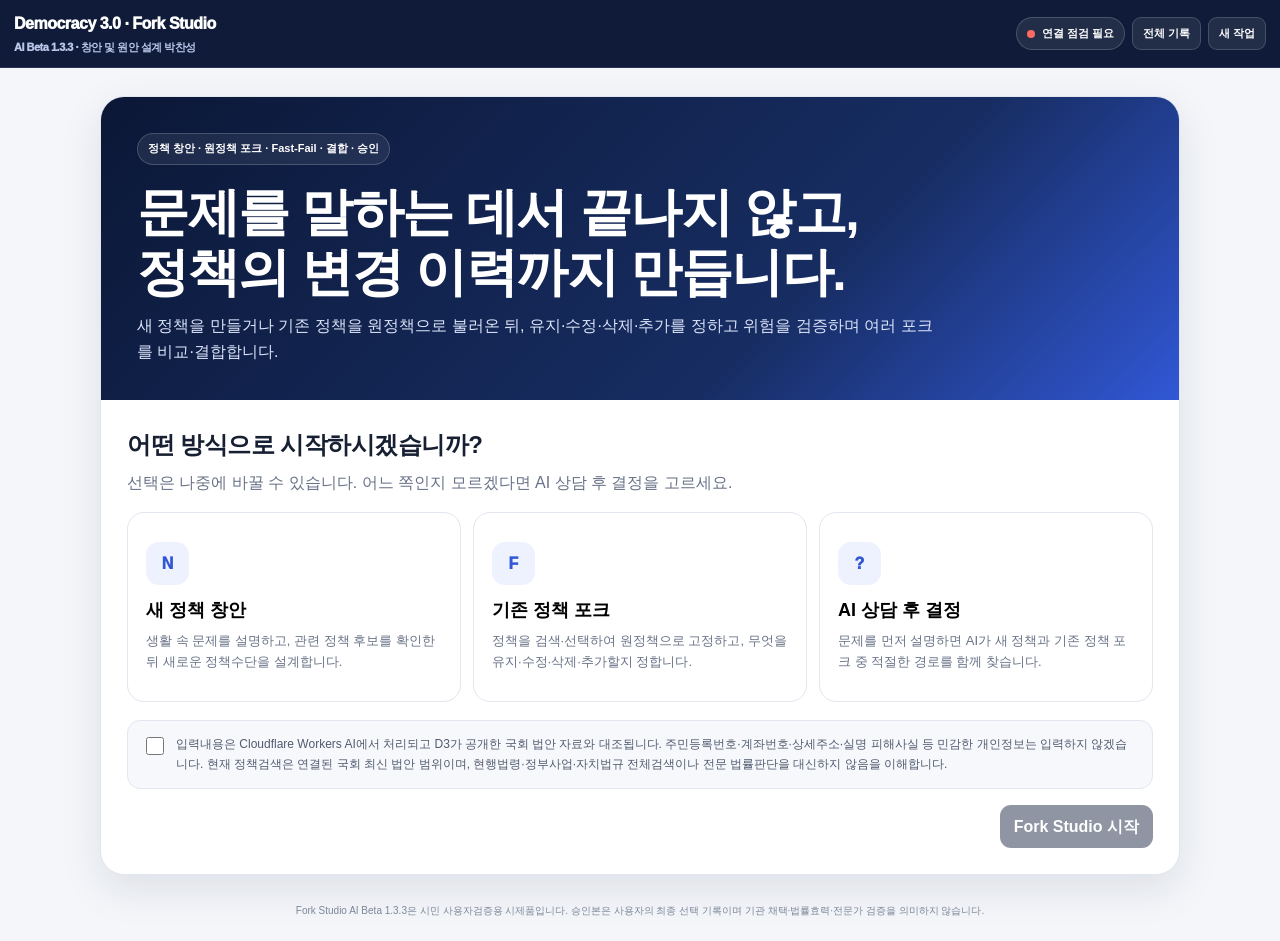
==== fork-studio-ai.html @ b471b0b8 "Update fork-studio-ai.html" ====
<!doctype html>
<html lang="ko">
<head>
  <meta charset="utf-8">
  <meta name="viewport" content="width=device-width,initial-scale=1">
  <meta name="theme-color" content="#0b1736">
  <title>D3 Fork Studio AI Beta 1.3.3</title>
  <meta name="description" content="새 정책 창안과 기존 정책 포크를 문제정의, 정책검색, 변경설계, Fast-Fail, 복수 포크, 결합, 초안, 승인으로 이어가는 Democracy 3.0 시민 정책설계 시제품">
  <style>
    :root{
      --navy:#0b1736;--navy2:#172d62;--blue:#3157d5;--blue2:#6f89ee;
      --ink:#172033;--muted:#687287;--line:#e1e6ef;--bg:#f4f6fa;--card:#fff;
      --soft:#eef2ff;--green:#087647;--greenbg:#ecfdf3;--amber:#a84b08;
      --amberbg:#fff7e8;--red:#b42318;--redbg:#fff2f0;--purple:#6941c6;
      --shadow:0 14px 42px rgba(21,33,62,.10)
    }
    *{box-sizing:border-box}
    html{scroll-behavior:smooth}
    body{
      margin:0;background:var(--bg);color:var(--ink);
      font-family:Arial,"Noto Sans KR","Apple SD Gothic Neo",sans-serif;
      line-height:1.6
    }
    button,input,textarea,select{font:inherit}
    button{cursor:pointer}
    a{color:var(--blue)}
    .hidden{display:none!important}
    .topbar{
      position:sticky;top:0;z-index:40;background:rgba(11,23,54,.98);
      color:#fff;border-bottom:1px solid rgba(255,255,255,.1)
    }
    .top-inner{
      width:min(1320px,calc(100% - 28px));min-height:67px;margin:auto;
      display:flex;align-items:center;justify-content:space-between;gap:14px
    }
    .brand{font-weight:950;letter-spacing:-.5px}
    .brand small{display:block;color:#bac6e8;font-size:11px;margin-top:2px}
    .top-actions{display:flex;align-items:center;gap:7px;flex-wrap:wrap}
    .health{
      display:inline-flex;align-items:center;gap:7px;border:1px solid rgba(255,255,255,.18);
      background:rgba(255,255,255,.08);padding:7px 10px;border-radius:999px;
      font-size:11px;font-weight:900
    }
    .dot{width:8px;height:8px;border-radius:50%;background:#f4b740}
    .dot.ok{background:#39d27c}.dot.bad{background:#ff6a63}
    .top-btn{
      border:1px solid rgba(255,255,255,.16);background:rgba(255,255,255,.08);
      color:#fff;border-radius:9px;padding:7px 10px;font-size:11px;font-weight:900
    }
    .start-shell{
      width:min(1080px,calc(100% - 24px));margin:28px auto 70px;background:#fff;
      border:1px solid var(--line);border-radius:24px;box-shadow:var(--shadow);overflow:hidden
    }
    .hero{
      padding:36px;background:linear-gradient(135deg,var(--navy),var(--navy2) 65%,var(--blue));
      color:#fff
    }
    .hero .tag{
      display:inline-flex;padding:6px 10px;border:1px solid rgba(255,255,255,.18);
      background:rgba(255,255,255,.08);border-radius:999px;font-size:11px;font-weight:900
    }
    .hero h1{font-size:clamp(31px,5vw,52px);line-height:1.17;letter-spacing:-1.5px;margin:17px 0 10px}
    .hero p{max-width:800px;color:#dbe4fa;margin:0}
    .mode-wrap{padding:26px}
    .mode-wrap h2{margin:0 0 5px;letter-spacing:-.5px}
    .mode-wrap>p{color:var(--muted);margin:0 0 17px}
    .mode-grid{display:grid;grid-template-columns:repeat(3,1fr);gap:12px}
    .mode-card{
      text-align:left;border:1px solid var(--line);background:#fff;border-radius:17px;
      padding:18px;min-height:190px;transition:.18s;position:relative
    }
    .mode-card:hover{transform:translateY(-2px);border-color:#b9c7ef;box-shadow:0 10px 25px rgba(49,87,213,.09)}
    .mode-card.selected{border:2px solid var(--blue);background:#f8f9ff}
    .mode-icon{
      width:43px;height:43px;border-radius:13px;display:grid;place-items:center;
      background:var(--soft);color:var(--blue);font-weight:950;margin-bottom:11px
    }
    .mode-card h3{margin:0 0 6px;font-size:18px}
    .mode-card p{margin:0;color:var(--muted);font-size:13px}
    .consent{
      margin-top:18px;padding:14px;border-radius:13px;background:#f7f8fb;
      border:1px solid var(--line);font-size:12px;color:#505b70
    }
    .consent label{display:flex;gap:9px;align-items:flex-start}
    .consent input{width:18px;height:18px;margin-top:2px;flex:0 0 auto}
    .start-bottom{display:flex;justify-content:flex-end;margin-top:16px}
    .btn{
      border:0;border-radius:11px;min-height:42px;padding:9px 14px;font-weight:900;
      display:inline-flex;align-items:center;justify-content:center;gap:7px
    }
    .btn:disabled{opacity:.45;cursor:not-allowed}
    .btn-primary{background:var(--navy);color:#fff}
    .btn-blue{background:var(--blue);color:#fff}
    .btn-soft{background:#eef1f7;color:#33405a;border:1px solid #dce2ec}
    .btn-green{background:var(--green);color:#fff}
    .btn-red{background:var(--redbg);color:var(--red);border:1px solid #f2c9c4}
    .btn-small{min-height:34px;padding:6px 9px;font-size:11px;border-radius:9px}
    .studio{
      width:min(1380px,calc(100% - 20px));margin:16px auto 62px;
      display:grid;grid-template-columns:minmax(0,1.12fr) minmax(480px,.88fr);gap:14px
    }
    .panel{
      background:var(--card);border:1px solid var(--line);border-radius:19px;
      box-shadow:var(--shadow);overflow:hidden
    }
    .stage-head{padding:14px 17px;border-bottom:1px solid var(--line);background:#fbfcff}
    .stage-top{display:flex;justify-content:space-between;align-items:center;gap:10px}
    .stage-name{display:flex;align-items:center;gap:8px}
    .stage-pill{
      display:inline-flex;padding:6px 10px;border-radius:999px;background:var(--soft);
      color:var(--blue);font-size:11px;font-weight:950
    }
    .mode-pill{
      display:inline-flex;padding:6px 10px;border-radius:999px;background:#f2edff;
      color:var(--purple);font-size:11px;font-weight:950
    }
    .stage-track{display:grid;grid-template-columns:repeat(9,1fr);gap:4px;margin-top:11px}
    .stage-node{height:7px;border-radius:999px;background:#e5e8ef}
    .stage-node.done{background:var(--blue)}
    .stage-node.active{box-shadow:0 0 0 3px rgba(49,87,213,.14)}
    .stage-caption{font-size:10px;color:var(--muted);margin-top:5px;text-align:right}
    .policy-anchor{
      margin:13px 16px 0;padding:12px;border:1px solid #cfd9f7;border-radius:13px;
      background:#f8f9ff
    }
    .policy-anchor b{display:block;font-size:13px;color:var(--blue)}
    .policy-anchor span{font-size:11px;color:var(--muted)}
    .messages{
      min-height:480px;max-height:610px;overflow-y:auto;padding:18px;
      display:flex;flex-direction:column;gap:13px;background:#f7f8fb
    }
    .message{display:flex;gap:8px;max-width:94%}
    .message.user{align-self:flex-end;flex-direction:row-reverse}
    .avatar{
      width:34px;height:34px;border-radius:10px;display:grid;place-items:center;
      flex:0 0 auto;font-size:12px;font-weight:950
    }
    .message.assistant .avatar{background:var(--navy);color:#fff}
    .message.user .avatar{background:#dce5ff;color:var(--blue)}
    .bubble{
      padding:12px 14px;border-radius:15px;white-space:pre-wrap;word-break:break-word;
      font-size:14px;box-shadow:0 3px 10px rgba(21,33,62,.05)
    }
    .assistant .bubble{background:#fff;border:1px solid var(--line);border-top-left-radius:4px}
    .user .bubble{background:var(--blue);color:#fff;border-top-right-radius:4px}
    .message.error .bubble{background:var(--redbg);border-color:#efc5c0;color:#7d2922}
    .typing{display:inline-flex;gap:4px;align-items:center}
    .typing i{width:7px;height:7px;border-radius:50%;background:#8791a4;animation:b 1.1s infinite}
    .typing i:nth-child(2){animation-delay:.15s}.typing i:nth-child(3){animation-delay:.3s}
    @keyframes b{0%,70%,100%{transform:translateY(0);opacity:.5}35%{transform:translateY(-4px);opacity:1}}
    .context-actions{
      padding:10px 14px 0;display:flex;gap:6px;flex-wrap:wrap;background:#fff
    }
    .context-btn{
      border:1px solid #ccd7f3;background:#f4f6ff;color:#2b4bab;border-radius:9px;
      padding:7px 9px;font-size:11px;font-weight:900
    }
    .composer{padding:13px 14px 15px;border-top:1px solid var(--line);background:#fff}
    .composer textarea{
      width:100%;min-height:92px;max-height:210px;resize:vertical;border:1px solid #d5dce8;
      border-radius:13px;padding:12px;outline:none
    }
    .composer textarea:focus{border-color:var(--blue);box-shadow:0 0 0 4px rgba(49,87,213,.09)}
    .composer-bottom{display:flex;justify-content:space-between;align-items:center;gap:10px;margin-top:8px}
    .helper{color:var(--muted);font-size:10px}
    .right-panel{min-height:810px}
    .tabs{
      display:flex;overflow-x:auto;border-bottom:1px solid var(--line);background:#fbfcff;
      padding:8px 8px 0;gap:4px
    }
    .tab{
      white-space:nowrap;border:0;background:transparent;padding:9px 10px;border-radius:9px 9px 0 0;
      color:#5e6980;font-size:11px;font-weight:950
    }
    .tab.active{background:#fff;color:var(--blue);border:1px solid var(--line);border-bottom-color:#fff}
    .tab-body{padding:16px;max-height:850px;overflow-y:auto}
    .section-title{display:flex;justify-content:space-between;align-items:flex-start;gap:10px;margin-bottom:11px}
    .section-title h2{font-size:19px;margin:0;letter-spacing:-.4px}
    .section-title p{margin:3px 0 0;color:var(--muted);font-size:11px}
    .empty{
      padding:22px;border:1px dashed #cfd5df;border-radius:13px;background:#fafbfc;
      color:var(--muted);font-size:12px;text-align:center
    }
    .notice{
      padding:10px 11px;border-radius:11px;background:var(--amberbg);color:#743806;
      border:1px solid #f0d8b6;font-size:11px;margin-bottom:11px
    }
    .good-notice{background:var(--greenbg);color:#175e3d;border-color:#bce9cd}
    .form-row{display:grid;gap:5px;margin-bottom:10px}
    .form-row label{font-size:11px;font-weight:900;color:#49556b}
    .form-row input,.form-row textarea,.form-row select{
      width:100%;border:1px solid #d7deea;border-radius:10px;padding:9px;background:#fff
    }
    .form-row textarea{min-height:82px;resize:vertical}
    .search-line{display:grid;grid-template-columns:1fr auto;gap:7px;margin-bottom:12px}
    .search-line input{border:1px solid #d7deea;border-radius:10px;padding:10px}
    .candidate{
      border:1px solid var(--line);border-radius:14px;padding:13px;margin-top:9px;background:#fff
    }
    .candidate-top{display:flex;justify-content:space-between;gap:8px;align-items:flex-start}
    .candidate h3{margin:0;font-size:15px;line-height:1.35}
    .relation{
      display:inline-flex;padding:4px 7px;border-radius:999px;font-size:9px;font-weight:950;
      background:var(--soft);color:var(--blue);white-space:nowrap
    }
    .relation.partial{background:#f2edff;color:var(--purple)}
    .relation.thematic{background:#f5f6f8;color:#596579}
    .candidate p{font-size:11px;color:var(--muted);margin:7px 0}
    .candidate .links{display:flex;gap:8px;flex-wrap:wrap;font-size:10px}
    .candidate-actions{display:flex;gap:7px;margin-top:9px}
    .policy-detail{
      border:1px solid #ccd8f7;border-radius:14px;padding:14px;background:#f9faff
    }
    .policy-detail h3{margin:0 0 6px}
    .meta{font-size:10px;color:var(--muted)}
    .policy-detail p{font-size:12px;margin:8px 0}
    .analysis-grid{display:grid;grid-template-columns:1fr 1fr;gap:8px;margin-top:10px}
    .analysis-cell{padding:10px;border-radius:11px;background:#fff;border:1px solid var(--line)}
    .analysis-cell b{display:block;color:var(--blue);font-size:10px;margin-bottom:4px}
    .analysis-cell span,.analysis-cell li{font-size:11px}
    .change-row{
      border:1px solid var(--line);border-radius:14px;padding:12px;margin-bottom:10px;background:#fff
    }
    .change-head{display:grid;grid-template-columns:1fr 120px auto;gap:7px;align-items:center}
    .change-head input,.change-head select{border:1px solid #d8deea;border-radius:9px;padding:8px}
    .remove-row{border:0;background:var(--redbg);color:var(--red);border-radius:8px;padding:7px 9px}
    .original{
      margin:8px 0;padding:9px;border-radius:9px;background:#f6f7f9;color:#626d80;
      font-size:10px;white-space:pre-wrap
    }
    .change-grid{display:grid;grid-template-columns:1fr 1fr;gap:8px}
    .change-grid textarea{
      width:100%;min-height:75px;border:1px solid #d8deea;border-radius:9px;padding:8px;resize:vertical
    }
    .decision-keep{border-left:4px solid var(--green)}
    .decision-modify{border-left:4px solid var(--blue)}
    .decision-remove{border-left:4px solid var(--red)}
    .decision-add{border-left:4px solid var(--purple)}
    .risk-card{
      border:1px solid #efcbc6;border-left:4px solid var(--red);
      border-radius:0 14px 14px 0;padding:12px;margin-bottom:11px;background:var(--redbg)
    }
    .risk-head{display:flex;justify-content:space-between;gap:8px}
    .risk-head b{font-size:12px}
    .risk-status{font-size:9px;font-weight:950;padding:4px 7px;border-radius:999px;background:#fff}
    .risk-card p{font-size:11px;margin:6px 0;color:#713b35}
    .risk-inputs{display:grid;grid-template-columns:1fr 1fr;gap:7px}
    .risk-inputs textarea{
      width:100%;min-height:72px;border:1px solid #e4c4c0;border-radius:9px;padding:8px;resize:vertical
    }
    .risk-result{margin-top:7px;padding:8px;border-radius:9px;background:#fff;font-size:10px}
    .fork-card{
      border:1px solid #d7e0f8;border-radius:15px;padding:13px;margin-bottom:11px;background:#fbfcff
    }
    .fork-card h3{color:var(--blue);margin:0 0 5px}
    .fork-card>p{font-size:11px;color:var(--muted);margin:0 0 8px}
    .component{
      display:grid;grid-template-columns:24px 1fr;gap:7px;padding:8px;border-top:1px solid #e5e9f4
    }
    .component:first-of-type{border-top:0}
    .component input{margin-top:4px}
    .component b{font-size:10px;color:#3e4b66}
    .component span{display:block;font-size:11px}
    .mini-list{font-size:10px;margin:7px 0;padding-left:18px}
    .composition{
      padding:12px;border:1px solid #c9e7d5;border-radius:13px;background:var(--greenbg);margin-bottom:11px
    }
    .composition h3{margin:0 0 5px;color:var(--green)}
    .composition p{font-size:11px;margin:5px 0}
    .conflict{
      padding:8px;border-radius:9px;background:var(--amberbg);color:#6f3707;font-size:10px;margin-top:6px
    }
    .draft-view{font-size:12px}
    .draft-section{padding:9px 0;border-top:1px solid var(--line)}
    .draft-section:first-child{border-top:0}
    .draft-section b{display:block;color:var(--blue);font-size:10px;margin-bottom:3px}
    .draft-section ul{margin:4px 0;padding-left:18px}
    .draft-editor{
      width:100%;min-height:380px;border:1px solid #d6deea;border-radius:11px;padding:11px;
      resize:vertical;font-size:12px;line-height:1.65
    }
    .subtabs{display:flex;gap:5px;margin:12px 0 8px;flex-wrap:wrap}
    .subtab{
      border:1px solid var(--line);background:#f5f6f8;border-radius:8px;padding:6px 8px;
      font-size:10px;font-weight:900
    }
    .subtab.active{background:var(--navy);color:#fff}
    table{width:100%;border-collapse:collapse;font-size:10px}
    th,td{border:1px solid var(--line);padding:7px;vertical-align:top;text-align:left}
    th{background:#f5f7fa}
    .evidence-status{
      display:inline-flex;padding:3px 6px;border-radius:999px;background:#f1f3f7;
      font-size:8px;font-weight:950
    }
    .version{
      padding:9px;border-bottom:1px solid var(--line);font-size:10px
    }
    .version:last-child{border-bottom:0}
    .version b{color:var(--blue)}
    .approval{
      padding:12px;border:1px solid #b9e6ca;background:var(--greenbg);border-radius:13px
    }
    .approval b{color:var(--green)}
    .approval p{font-size:10px}
    .footer-note{
      width:min(1320px,calc(100% - 24px));margin:-42px auto 22px;text-align:center;
      color:#7c8699;font-size:10px
    }
    @media(max-width:1060px){
      .studio{grid-template-columns:1fr}.right-panel{min-height:auto}
      .mode-grid{grid-template-columns:1fr}
    }
    @media(max-width:650px){
      .top-inner{width:calc(100% - 16px)}.health span:last-child{display:none}
      .studio{width:calc(100% - 10px);margin-top:7px}
      .hero{padding:27px 19px}.mode-wrap{padding:18px}
      .change-head{grid-template-columns:1fr 105px}.remove-row{grid-column:1/-1}
      .change-grid,.risk-inputs,.analysis-grid{grid-template-columns:1fr}
      .messages{max-height:540px;padding:13px}.message{max-width:99%}
      .tabs{padding-left:4px}.tab{padding:8px 7px}
    }
  </style>
</head>
<body>
<header class="topbar">
  <div class="top-inner">
    <div class="brand">
      Democracy 3.0 · Fork Studio
      <small>AI Beta 1.3.3 · 창안 및 원안 설계 박찬성</small>
    </div>
    <div class="top-actions">
      <div class="health"><span class="dot" id="healthDot"></span><span id="healthText">연결 확인 중</span></div>
      <button class="top-btn" id="exportBtn">전체 기록</button>
      <button class="top-btn" id="newBtn">새 작업</button>
    </div>
  </div>
</header>

<section class="start-shell" id="startShell">
  <div class="hero">
    <span class="tag">정책 창안 · 원정책 포크 · Fast-Fail · 결합 · 승인</span>
    <h1>문제를 말하는 데서 끝나지 않고,<br>정책의 변경 이력까지 만듭니다.</h1>
    <p>새 정책을 만들거나 기존 정책을 원정책으로 불러온 뒤, 유지·수정·삭제·추가를 정하고 위험을 검증하며 여러 포크를 비교·결합합니다.</p>
  </div>
  <div class="mode-wrap">
    <h2>어떤 방식으로 시작하시겠습니까?</h2>
    <p>선택은 나중에 바꿀 수 있습니다. 어느 쪽인지 모르겠다면 AI 상담 후 결정을 고르세요.</p>
    <div class="mode-grid">
      <button class="mode-card" data-mode="new_policy">
        <span class="mode-icon">N</span>
        <h3>새 정책 창안</h3>
        <p>생활 속 문제를 설명하고, 관련 정책 후보를 확인한 뒤 새로운 정책수단을 설계합니다.</p>
      </button>
      <button class="mode-card" data-mode="existing_policy">
        <span class="mode-icon">F</span>
        <h3>기존 정책 포크</h3>
        <p>정책을 검색·선택하여 원정책으로 고정하고, 무엇을 유지·수정·삭제·추가할지 정합니다.</p>
      </button>
      <button class="mode-card" data-mode="consult">
        <span class="mode-icon">?</span>
        <h3>AI 상담 후 결정</h3>
        <p>문제를 먼저 설명하면 AI가 새 정책과 기존 정책 포크 중 적절한 경로를 함께 찾습니다.</p>
      </button>
    </div>
    <div class="consent">
      <label>
        <input type="checkbox" id="consent">
        <span>
          입력내용은 Cloudflare Workers AI에서 처리되고 D3가 공개한 국회 법안 자료와 대조됩니다.
          주민등록번호·계좌번호·상세주소·실명 피해사실 등 민감한 개인정보는 입력하지 않겠습니다.
          현재 정책검색은 연결된 국회 최신 법안 범위이며, 현행법령·정부사업·자치법규 전체검색이나 전문 법률판단을 대신하지 않음을 이해합니다.
        </span>
      </label>
    </div>
    <div class="start-bottom">
      <button class="btn btn-primary" id="startBtn" disabled>Fork Studio 시작</button>
    </div>
  </div>
</section>

<main class="studio hidden" id="studio">
  <section class="panel">
    <div class="stage-head">
      <div class="stage-top">
        <div class="stage-name">
          <span class="stage-pill" id="stagePill">문제 접수</span>
          <span class="mode-pill" id="modePill">AI 상담</span>
        </div>
        <span class="helper" id="turnCount">0회 대화</span>
      </div>
      <div class="stage-track" id="stageTrack"></div>
      <div class="stage-caption" id="stageCaption">문제와 목표를 이해하는 단계입니다.</div>
    </div>

    <div class="policy-anchor hidden" id="policyAnchor"></div>
    <div class="messages" id="messages"></div>
    <div class="context-actions" id="contextActions"></div>
    <div class="composer">
      <textarea id="chatInput" maxlength="7000" placeholder="겪은 문제, 바라는 변화, 기존 정책 이름, 수정하고 싶은 부분을 편하게 적어주세요."></textarea>
      <div class="composer-bottom">
        <span class="helper">Enter 전송 · Shift+Enter 줄바꿈</span>
        <button class="btn btn-blue" id="sendBtn">보내기</button>
      </div>
    </div>
  </section>

  <section class="panel right-panel">
    <nav class="tabs" id="tabs">
      <button class="tab active" data-tab="problem">문제정의</button>
      <button class="tab" data-tab="search">정책검색</button>
      <button class="tab" data-tab="change">변경설계</button>
      <button class="tab" data-tab="risk">Fast-Fail</button>
      <button class="tab" data-tab="forks">포크·결합</button>
      <button class="tab" data-tab="draft">초안·승인</button>
      <button class="tab" data-tab="versions">버전</button>
    </nav>
    <div class="tab-body" id="tabBody"></div>
  </section>
</main>

<div class="footer-note">
  Fork Studio AI Beta 1.3.3은 시민 사용자검증용 시제품입니다. 승인본은 사용자의 최종 선택 기록이며 기관 채택·법률효력·전문가 검증을 의미하지 않습니다.
</div>

<script>
const API_BASE="https://d3-fork-studio-api-cs.edenabworld.workers.dev";
const STORAGE_KEY="d3-fork-studio-beta133-current";
const ARCHIVE_KEY="d3-fork-studio-beta133-archive";

const STAGES=["intake","policy_search","policy_review","change_design","fast_fail","forks","composition","draft","complete"];
const STAGE_LABELS={
  intake:"문제 접수",policy_search:"정책 탐색",policy_review:"원정책 이해",
  change_design:"변경설계",fast_fail:"Fast-Fail",forks:"복수 포크",
  composition:"포크 결합",draft:"정책초안",complete:"승인 완료"
};
const STAGE_CAPTIONS={
  intake:"문제와 목표를 이해하는 단계입니다.",
  policy_search:"현재 연결된 정책자료에서 직접·부분·주제 유사 후보를 구분합니다.",
  policy_review:"선택한 원정책과 시민 문제의 같은 점·다른 점을 확인합니다.",
  change_design:"유지·수정·삭제·추가를 변경축별로 결정합니다.",
  fast_fail:"비용·악용·집행·권리·2차 효과·근거 위험을 원장으로 검증합니다.",
  forks:"서로 다른 정책 포크를 비교합니다.",
  composition:"여러 포크의 구성요소를 선택해 결합안으로 만듭니다.",
  draft:"원정책 차이표와 근거상태표가 붙은 초안을 검토합니다.",
  complete:"사용자가 승인한 버전과 남은 위험이 고정되었습니다."
};
const MODE_LABELS={new_policy:"새 정책 창안",existing_policy:"기존 정책 포크",consult:"AI 상담 후 결정"};
const RELATION_LABELS={direct_candidate:"직접 관련 가능성",partial:"부분 관련",thematic:"주제 유사"};
const DECISION_LABELS={keep:"유지",modify:"수정",remove:"삭제",add:"추가"};
const RISK_LABELS={
  cost:"비용",abuse:"악용·우회",execution:"현장 집행",
  rights_fairness:"권리·형평성",second_order_effect:"2차 효과",evidence:"근거"
};
const RISK_STATUS_LABELS={
  open:"미검토",answered:"답변 반영",conditional:"조건부 통과",passed:"통과",blocked:"차단"
};
const EVIDENCE_STATUS_LABELS={
  official_connected:"공식자료 연결",user_experience:"사용자 경험",
  ai_inference:"AI 추론",verification_needed:"검증 필요",unsupported:"근거 없음"
};

let selectedMode="";
let activeTab="problem";
let busy=false;
let messages=[];
let state=loadState()||createState("consult");

function createState(mode){
  return{
    schema_version:"1.3",
    session_id:"D3-"+Date.now().toString(36).toUpperCase()+"-"+Math.random().toString(36).slice(2,6).toUpperCase(),
    mode,
    stage:"intake",
    problem:{
      raw_input:"",issue_summary:"",affected_groups:[],current_system:"",
      root_causes:[],user_goal:"",constraints:[],success_conditions:[],
      evidence_needed:[],assumptions:[],missing_fields:[]
    },
    policy_search:{
      query:"",status:"not_searched_yet",scope_label:"D3 연결 국회 최신 법안",
      corpus_count:0,generated_at:"",
      limitation:"현행법령·정부사업·자치법규 전체검색은 아직 연결 전입니다.",
      candidates:[]
    },
    selected_policy:null,policy_analysis:null,change_plan:[],
    fast_fail_ledger:[],forks:[],composition:null,draft:null,
    difference_table:[],evidence_ledger:[],versions:[],approval:null,
    recommended_actions:[]
  }
}
function esc(value){
  return String(value??"").replace(/[&<>"']/g,m=>({"&":"&amp;","<":"&lt;",">":"&gt;",'"':"&quot;","'":"&#039;"}[m]))
}
function arr(value){return Array.isArray(value)?value:[]}
function nonempty(value){return typeof value==="string"&&value.trim().length>0}
function loadState(){
  try{
    const stored=JSON.parse(localStorage.getItem(STORAGE_KEY)||"null");
    if(!stored)return null;
    messages=arr(stored.messages);
    return stored.state||null
  }catch(e){return null}
}
function saveState(){
  localStorage.setItem(STORAGE_KEY,JSON.stringify({state,messages,activeTab,saved_at:new Date().toISOString()}))
}
function archive(){
  try{
    const archive=JSON.parse(localStorage.getItem(ARCHIVE_KEY)||"[]");
    archive.push({state,messages,archived_at:new Date().toISOString()});
    localStorage.setItem(ARCHIVE_KEY,JSON.stringify(archive.slice(-30)))
  }catch(e){}
}
function downloadBlob(content,name,type){
  const blob=new Blob([content],{type});
  const url=URL.createObjectURL(blob);
  const a=document.createElement("a");a.href=url;a.download=name;
  document.body.appendChild(a);a.click();a.remove();URL.revokeObjectURL(url)
}
function downloadJson(value,name){downloadBlob(JSON.stringify(value,null,2),name,"application/json;charset=utf-8")}
function addMessage(role,content,error=false){
  messages.push({role,content,at:new Date().toISOString(),error});
  if(messages.length>80)messages=messages.slice(-80);
  renderMessages();saveState()
}
function setBusy(value){
  busy=value;
  document.getElementById("sendBtn").disabled=value;
  document.querySelectorAll("button[data-action]").forEach(btn=>btn.disabled=value)
}
function addLoading(){
  const box=document.getElementById("messages");
  const row=document.createElement("div");row.id="loading";row.className="message assistant";
  row.innerHTML='<div class="avatar">D3</div><div class="bubble"><span class="typing"><i></i><i></i><i></i></span> 정책 원장과 현재 단계를 검토하고 있습니다.</div>';
  box.appendChild(row);box.scrollTop=box.scrollHeight
}
function removeLoading(){document.getElementById("loading")?.remove()}

async function api(action,payload={}){
  if(busy)return;
  setBusy(true);addLoading();
  try{
    const controller=new AbortController();
    const timeout=setTimeout(()=>controller.abort(),120000);
    let response;
    try{
      response=await fetch(API_BASE+"/studio",{
        method:"POST",
        headers:{"Content-Type":"application/json"},
        body:JSON.stringify({action,payload,state,session_id:state.session_id}),
        signal:controller.signal
      })
    }finally{clearTimeout(timeout)}
    const data=await response.json().catch(()=>null);
    if(!response.ok||!data?.ok)throw new Error(data?.detail||data?.error||`HTTP ${response.status}`);
    state=data.state;
    if(data.assistant_message)addMessage("assistant",data.assistant_message);
    renderAll();saveState()
  }catch(error){
    const detail=error?.name==="AbortError"?"응답 시간이 120초를 넘었습니다. Worker 배포상태를 확인하고 다시 시도해주세요.":String(error?.message||error);
    addMessage("assistant","작업을 이어가는 중 문제가 발생했습니다.\n\n"+detail,true)
  }finally{
    removeLoading();setBusy(false);document.getElementById("chatInput")?.focus()
  }
}
function switchTab(name){
  activeTab=name;
  document.querySelectorAll(".tab").forEach(btn=>btn.classList.toggle("active",btn.dataset.tab===name));
  renderTab();saveState()
}
function showStudio(){
  document.getElementById("startShell").classList.add("hidden");
  document.getElementById("studio").classList.remove("hidden");
  renderAll()
}
function resetStudio(){
  if(messages.length&&!confirm("현재 작업을 보관하고 새 작업을 시작할까요?"))return;
  if(messages.length)archive();
  localStorage.removeItem(STORAGE_KEY);location.reload()
}

function renderStage(){
  const index=Math.max(0,STAGES.indexOf(state.stage));
  document.getElementById("stagePill").textContent=STAGE_LABELS[state.stage]||state.stage;
  document.getElementById("modePill").textContent=MODE_LABELS[state.mode]||state.mode;
  document.getElementById("stageCaption").textContent=STAGE_CAPTIONS[state.stage]||"정책설계를 진행하고 있습니다.";
  document.getElementById("stageTrack").innerHTML=STAGES.map((stage,i)=>`<span class="stage-node ${i<=index?"done":""} ${i===index?"active":""}" title="${esc(STAGE_LABELS[stage])}"></span>`).join("");
  document.getElementById("turnCount").textContent=`${messages.filter(m=>m.role==="user").length}회 대화`;
  const anchor=document.getElementById("policyAnchor");
  if(state.selected_policy){
    anchor.classList.remove("hidden");
    anchor.innerHTML=`<b>원정책 고정 · ${esc(state.selected_policy.title)}</b><span>${esc(state.selected_policy.category||"분류 확인 필요")} · 원정책 ID ${esc(state.selected_policy.id)} · 이후 포크와 차이표는 이 기준을 사용합니다.</span>`
  }else{
    anchor.classList.add("hidden");anchor.innerHTML=""
  }
}
function renderMessages(){
  const box=document.getElementById("messages");box.innerHTML="";
  messages.forEach(message=>{
    const row=document.createElement("div");
    row.className=`message ${message.role} ${message.error?"error":""}`;
    row.innerHTML=`<div class="avatar">${message.role==="user"?"나":"D3"}</div><div class="bubble">${esc(message.content)}</div>`;
    box.appendChild(row)
  });
  box.scrollTop=box.scrollHeight
}
function renderContextActions(){
  const root=document.getElementById("contextActions");
  const actions=[];
  if(state.stage==="policy_search"){
    actions.push(["search","정책검색 열기"]);
    actions.push(["continue_new_policy","원정책 없이 새 정책 계속"]);
    actions.push(["express_draft","검증 전 신속초안"]);
  }
  if(state.stage==="policy_review"){
    actions.push(["change","변경설계 열기"]);
    actions.push(["express_draft","AI가 잠정안 작성"]);
  }
  if(state.stage==="change_design"){
    actions.push(["run_fast_fail","Fast-Fail 시작"]);
    actions.push(["express_draft","현재 내용으로 신속초안"]);
  }
  if(state.stage==="fast_fail"){
    actions.push(["generate_forks","복수 포크 생성"]);
    actions.push(["express_draft","미해결 위험을 남기고 초안"]);
  }
  if(state.stage==="forks")actions.push(["forks","포크 결합 열기"]);
  if(state.stage==="composition")actions.push(["generate_draft","정책초안 생성"]);
  if(state.stage==="draft")actions.push(["draft","초안·차이표 열기"]);
  root.innerHTML=actions.map(([action,label])=>`<button class="context-btn" data-context="${esc(action)}">${esc(label)}</button>`).join("");
  root.querySelectorAll("[data-context]").forEach(btn=>btn.addEventListener("click",()=>{
    const action=btn.dataset.context;
    if(["search","change","forks","draft"].includes(action))switchTab(action);
    else if(action==="continue_new_policy")api("continue_new_policy");
    else api(action)
  }))
}
function renderProblem(){
  const p=state.problem||{};
  const item=(label,value)=>{
    if(Array.isArray(value))value=value.join(", ");
    return nonempty(value)?`<div class="analysis-cell"><b>${esc(label)}</b><span>${esc(value)}</span></div>`:""
  };
  return`
    <div class="section-title"><div><h2>문제정의 원장</h2><p>사용자 경험과 정책설계에 필요한 빈칸을 분리합니다.</p></div></div>
    ${!p.issue_summary?'<div class="empty">왼쪽 대화창에 문제나 아이디어를 입력하면 구조화됩니다.</div>':`
      <div class="analysis-grid">
        ${item("핵심 문제",p.issue_summary)}
        ${item("영향 대상",arr(p.affected_groups))}
        ${item("현재 방식",p.current_system)}
        ${item("사용자 목표",p.user_goal)}
        ${item("잠정 원인",arr(p.root_causes))}
        ${item("제약",arr(p.constraints))}
        ${item("성공조건",arr(p.success_conditions))}
        ${item("필요 근거",arr(p.evidence_needed))}
        ${item("미확인 가정",arr(p.assumptions))}
        ${item("다음 확인사항",arr(p.missing_fields))}
      </div>
    `}
  `
}
function relationClass(type){return type==="partial"?"partial":type==="thematic"?"thematic":""}
function renderSearch(){
  const ps=state.policy_search||{};
  const candidates=arr(ps.candidates);
  return`
    <div class="section-title"><div><h2>기존 정책 탐색</h2><p>현재 연결범위 안에서 후보를 구분하고 원정책을 고정합니다.</p></div></div>
    <div class="notice"><b>검색범위:</b> ${esc(ps.scope_label||"D3 연결 국회 최신 법안")} ${ps.corpus_count?`· ${esc(ps.corpus_count)}건`:""}<br>${esc(ps.limitation||"")}</div>
    <div class="search-line">
      <input id="policyQuery" value="${esc(ps.query||state.problem.issue_summary||"")}" placeholder="정책명, 문제, 대상, 정책수단으로 검색">
      <button class="btn btn-blue btn-small" id="policySearchBtn">검색</button>
    </div>
    ${candidates.length?candidates.map(c=>`
      <article class="candidate">
        <div class="candidate-top">
          <h3>${esc(c.title)}</h3>
          <span class="relation ${relationClass(c.relation_type)}">${esc(RELATION_LABELS[c.relation_type]||"후보")}</span>
        </div>
        <div class="meta">${esc(c.category||"분류 미확인")} · ${esc(c.committee||"소관위 미확인")} · 점수 ${esc(c.score||0)}</div>
        <p>${esc(c.relation_note||"")}</p>
        <p><b>쉬운 설명:</b> ${esc(c.card_summary||c.summary||"요약 확인 필요")}</p>
        <p><b>주의할 위험:</b> ${esc(c.largest_risk||"추가 검토 필요")}</p>
        <div class="links">
          <a href="${esc(c.d3_url||"#")}" target="_blank" rel="noopener">D3 보고서</a>
          ${c.official_url?`<a href="${esc(c.official_url)}" target="_blank" rel="noopener">공식자료</a>`:""}
        </div>
        <div class="candidate-actions">
          <button class="btn btn-blue btn-small select-policy" data-id="${esc(c.id)}">원정책으로 선택</button>
        </div>
      </article>
    `).join(""):'<div class="empty">검색된 후보가 없습니다. 검색어를 바꾸거나 원정책 없이 새 정책으로 계속할 수 있습니다.</div>'}
    <div style="margin-top:11px"><button class="btn btn-soft" id="continueNewBtn">원정책 없이 새 정책 설계 계속</button></div>
  `
}
function policyAnalysisBlock(){
  const policy=state.selected_policy,analysis=state.policy_analysis||{};
  if(!policy)return'<div class="notice">원정책을 선택하지 않았습니다. 새 정책 경로라면 각 변경축은 모두 ‘추가’로 시작합니다.</div>';
  const listHtml=(items)=>arr(items).length?`<ul class="mini-list">${arr(items).map(x=>`<li>${esc(x)}</li>`).join("")}</ul>`:'<span>확인 필요</span>';
  return`
    <div class="policy-detail">
      <h3>${esc(policy.title)}</h3>
      <div class="meta">${esc(policy.category||"")} · ${esc(policy.lead_proposer||"대표발의 확인 필요")} · ${esc(policy.proposed_date||"")}</div>
      <p>${esc(policy.card_summary||policy.summary||"")}</p>
      <div class="analysis-grid">
        <div class="analysis-cell"><b>해결하려는 문제</b><span>${esc(analysis.solves_problem||"추가 확인 필요")}</span></div>
        <div class="analysis-cell"><b>정책수단</b><span>${esc(analysis.mechanism||"추가 확인 필요")}</span></div>
        <div class="analysis-cell"><b>같은 점</b>${listHtml(analysis.same_points)}</div>
        <div class="analysis-cell"><b>다른 점</b>${listHtml(analysis.different_points)}</div>
        <div class="analysis-cell"><b>자료상 모르는 점</b>${listHtml(analysis.unknowns)}</div>
        <div class="analysis-cell"><b>포크 적합성</b><span>${esc(analysis.why||analysis.fork_suitability||"확인 필요")}</span></div>
      </div>
    </div>
  `
}
function renderChange(){
  const plan=arr(state.change_plan);
  return`
    <div class="section-title"><div><h2>유지·수정·삭제·추가</h2><p>이 표가 포크의 기준선입니다. 단순한 AI 대화가 아니라 변경원장으로 저장됩니다.</p></div><button class="btn btn-soft btn-small" id="addChangeBtn">항목 추가</button></div>
    ${policyAnalysisBlock()}
    <div style="margin-top:12px" id="changeRows">
      ${plan.length?plan.map((item,index)=>`
        <div class="change-row decision-${esc(item.decision)}" data-change-index="${index}">
          <div class="change-head">
            <input class="chg-dimension" value="${esc(item.dimension)}" placeholder="변경축">
            <select class="chg-decision">
              ${Object.entries(DECISION_LABELS).map(([value,label])=>`<option value="${value}" ${item.decision===value?"selected":""}>${label}</option>`).join("")}
            </select>
            <button class="remove-row" data-remove-change="${index}">삭제</button>
          </div>
          <div class="original"><b>원래 상태</b><br>${esc(item.original||"원정책 없음 또는 추가 확인 필요")}</div>
          <div class="change-grid">
            <textarea class="chg-proposal" placeholder="최종안에서 어떻게 할지">${esc(item.proposal||"")}</textarea>
            <textarea class="chg-rationale" placeholder="왜 유지·수정·삭제·추가하는지">${esc(item.rationale||"")}</textarea>
          </div>
          <input type="hidden" class="chg-id" value="${esc(item.id||`CHG-${index+1}`)}">
          <input type="hidden" class="chg-original" value="${esc(item.original||"")}">
          <input type="hidden" class="chg-source" value="${esc(item.source||"user")}">
        </div>
      `).join(""):'<div class="empty">정책 후보를 선택하거나 ‘원정책 없이 계속’을 누르면 변경축이 생성됩니다.</div>'}
    </div>
    ${plan.length?'<button class="btn btn-blue" style="width:100%" id="saveChangeBtn">변경설계 저장</button>':""}
  `
}
function riskStatusClass(status){return status==="passed"?"good-notice":status==="blocked"?"":""}
function renderRisk(){
  const risks=arr(state.fast_fail_ledger);
  return`
    <div class="section-title"><div><h2>Fast-Fail 검증원장</h2><p>위험 발견 → 사용자 답변 → 보완책 → 잔여위험 → 통과상태를 기록합니다.</p></div>
      ${!risks.length?'<button class="btn btn-red btn-small" id="runRiskBtn">위험원장 생성</button>':""}
    </div>
    ${risks.length?risks.map((risk,index)=>`
      <article class="risk-card" data-risk-index="${index}">
        <div class="risk-head">
          <b>${esc(RISK_LABELS[risk.category]||risk.category)} · ${esc(risk.risk)}</b>
          <span class="risk-status">${esc(RISK_STATUS_LABELS[risk.status]||risk.status)}</span>
        </div>
        <p><b>실패기제:</b> ${esc(risk.mechanism||"추가 분석 필요")}</p>
        <p><b>확인질문:</b> ${esc(risk.question||"")}</p>
        <p><b>초기 보완후보:</b> ${esc(risk.mitigation_candidate||"")}</p>
        <div class="risk-inputs">
          <textarea class="risk-response" placeholder="이 위험에 대한 답변">${esc(risk.user_response||"")}</textarea>
          <textarea class="risk-mitigation" placeholder="채택하거나 수정할 보완책">${esc(risk.chosen_mitigation||risk.mitigation_candidate||"")}</textarea>
        </div>
        ${risk.residual_risk?`<div class="risk-result"><b>잔여위험:</b> ${esc(risk.residual_risk)}<br><b>통과조건:</b> ${esc(risk.pass_condition||"")}</div>`:""}
        <button class="btn btn-red btn-small assess-risk" data-risk-id="${esc(risk.id)}" data-index="${index}" style="margin-top:8px">이 위험 평가</button>
      </article>
    `).join(""):'<div class="empty">변경설계를 저장한 뒤 Fast-Fail을 시작합니다.</div>'}
    ${risks.length?'<button class="btn btn-blue" style="width:100%" id="generateForksBtn">현재 원장으로 복수 포크 생성</button>':""}
  `
}
function renderComposition(){
  const c=state.composition;
  if(!c)return"";
  return`
    <div class="composition">
      <h3>${esc(c.name||"선택·결합안")}</h3>
      <p>${esc(c.summary||"")}</p>
      ${arr(c.components).map(x=>`<p><b>${esc(x.dimension)}</b> · ${esc(x.value)}</p>`).join("")}
      ${arr(c.conflicts).map(x=>`<div class="conflict"><b>${esc(x.dimension)}</b><br>${esc(x.issue)}<br><b>조정:</b> ${esc(x.resolution)}</div>`).join("")}
    </div>
  `
}
function renderForks(){
  const forks=arr(state.forks);
  return`
    <div class="section-title"><div><h2>복수 포크와 결합</h2><p>포크 하나를 고르거나, 구성요소를 항목별로 조합합니다.</p></div>
      ${!forks.length?'<button class="btn btn-blue btn-small" id="generateForksBtn">포크 생성</button>':""}
    </div>
    ${renderComposition()}
    ${forks.length?forks.map(fork=>`
      <article class="fork-card">
        <h3>${esc(fork.name)}</h3>
        <p>${esc(fork.strategy||"")}</p>
        ${arr(fork.components).map(component=>`
          <label class="component">
            <input type="checkbox" class="fork-component" data-fork="${esc(fork.id)}" data-component="${esc(component.id)}">
            <span><b>${esc(component.dimension)}</b><span>${esc(component.value)}</span></span>
          </label>
        `).join("")}
        <ul class="mini-list"><li><b>기대:</b> ${esc(arr(fork.expected_benefits).join(" · "))}</li><li><b>비용·부담:</b> ${esc(arr(fork.costs_and_burdens).join(" · "))}</li><li><b>남는 위험:</b> ${esc(arr(fork.risks).join(" · "))}</li></ul>
        <button class="btn btn-blue btn-small choose-fork" data-fork="${esc(fork.id)}">이 포크 전체 선택</button>
      </article>
    `).join(""):'<div class="empty">Fast-Fail 원장을 만든 뒤 서로 다른 정책 포크를 생성합니다.</div>'}
    ${forks.length?`
      <div style="display:grid;grid-template-columns:1fr 1fr;gap:7px">
        <button class="btn btn-soft" id="combineForksBtn">체크한 구성요소 결합</button>
        <button class="btn btn-green" id="generateDraftBtn" ${state.composition?"":"disabled"}>결합안으로 초안 생성</button>
      </div>`:""}
  `
}
function listView(items){return arr(items).length?`<ul>${arr(items).map(x=>`<li>${esc(x)}</li>`).join("")}</ul>`:'<span>없음 또는 확인 필요</span>'}
function draftToText(d){
  if(!d)return"";
  const lines=[d.title||"D3 정책초안"];
  const add=(title,value)=>{
    if(Array.isArray(value)){if(value.length)lines.push(`\n[${title}]\n`+value.map(x=>`- ${x}`).join("\n"))}
    else if(nonempty(value))lines.push(`\n[${title}]\n${value}`)
  };
  add("문제 정의",d.problem_definition);add("영향 대상",d.affected_groups);
  add("현행 제도와 한계",d.current_policy_and_limitations);add("정책 목표",d.policy_goal);
  add("선택한 제안",d.selected_proposal);add("실행 방식",d.implementation);
  add("적용 범위와 예외",d.scope_and_exceptions);add("기대 효과",d.expected_effects);
  add("위험",d.risks);add("보완 장치",d.safeguards);add("담당기관 후보",d.responsible_bodies);
  add("필요 근거",d.evidence_needed);add("중단·재검토 조건",d.stop_or_review_conditions);
  return lines.join("\n").trim()
}
function renderDifference(){
  const rows=arr(state.difference_table);
  return rows.length?`<table><thead><tr><th>변경축</th><th>원래 상태</th><th>최종안</th><th>유형·이유</th></tr></thead><tbody>${rows.map(x=>`<tr><td>${esc(x.dimension)}</td><td>${esc(x.original)}</td><td>${esc(x.final)}</td><td>${esc(DECISION_LABELS[x.change_type]||x.change_type)}<br>${esc(x.rationale)}</td></tr>`).join("")}</tbody></table>`:'<div class="empty">차이표가 아직 없습니다.</div>'
}
function renderEvidence(){
  const rows=arr(state.evidence_ledger);
  return rows.length?`<table><thead><tr><th>주장</th><th>근거상태</th><th>출처·한계</th></tr></thead><tbody>${rows.map(x=>`<tr><td>${esc(x.claim)}</td><td><span class="evidence-status">${esc(EVIDENCE_STATUS_LABELS[x.status]||x.status)}</span><br>${esc(x.source_type)}</td><td>${esc(x.source)}<br>${esc(x.note)}</td></tr>`).join("")}</tbody></table>`:'<div class="empty">근거상태표가 아직 없습니다.</div>'
}
function renderDraft(){
  const d=state.draft;
  if(!d)return`
    <div class="section-title"><div><h2>정책초안·차이표·승인</h2><p>포크를 선택·결합한 뒤 초안을 생성합니다.</p></div>${state.composition?'<button class="btn btn-green btn-small" id="generateDraftBtn">초안 생성</button>':""}</div>
    <div class="empty">승인 가능한 정책초안이 아직 없습니다.</div>
  `;
  return`
    <div class="section-title"><div><h2>정책초안·차이표·승인</h2><p>직접 수정한 뒤 재구조화하거나 현재 버전을 승인합니다.</p></div></div>
    ${state.approval?`<div class="approval"><b>사용자 승인 완료 · ${esc(state.approval.approved_version_id||"")}</b><p>${esc(state.approval.scope||"")}</p><p>미해결 위험 ${arr(state.approval.unresolved_risks).length}건</p></div>`:""}
    <div class="subtabs">
      <button class="subtab active" data-draft-view="structured">구조화 초안</button>
      <button class="subtab" data-draft-view="edit">직접 수정</button>
      <button class="subtab" data-draft-view="diff">원정책 차이</button>
      <button class="subtab" data-draft-view="evidence">근거상태</button>
    </div>
    <div id="draftStructured">
      <div class="draft-view">
        <div class="draft-section"><b>제목</b>${esc(d.title)}</div>
        <div class="draft-section"><b>문제 정의</b>${esc(d.problem_definition)}</div>
        <div class="draft-section"><b>영향 대상</b>${listView(d.affected_groups)}</div>
        <div class="draft-section"><b>현행 제도와 한계</b>${esc(d.current_policy_and_limitations)}</div>
        <div class="draft-section"><b>정책 목표</b>${esc(d.policy_goal)}</div>
        <div class="draft-section"><b>선택한 제안</b>${esc(d.selected_proposal)}</div>
        <div class="draft-section"><b>실행 방식</b>${listView(d.implementation)}</div>
        <div class="draft-section"><b>적용 범위와 예외</b>${esc(d.scope_and_exceptions)}</div>
        <div class="draft-section"><b>기대 효과</b>${listView(d.expected_effects)}</div>
        <div class="draft-section"><b>위험·보완</b>${listView(d.risks)}${listView(d.safeguards)}</div>
        <div class="draft-section"><b>담당기관 후보</b>${listView(d.responsible_bodies)}</div>
        <div class="draft-section"><b>필요 근거</b>${listView(d.evidence_needed)}</div>
        <div class="draft-section"><b>중단·재검토 조건</b>${listView(d.stop_or_review_conditions)}</div>
      </div>
    </div>
    <div id="draftEdit" class="hidden">
      <textarea class="draft-editor" id="draftEditor">${esc(draftToText(d))}</textarea>
      <button class="btn btn-blue" style="width:100%;margin-top:8px" id="reviseDraftBtn">수정본 반영</button>
    </div>
    <div id="draftDiff" class="hidden">${renderDifference()}</div>
    <div id="draftEvidence" class="hidden">${renderEvidence()}</div>
    <div style="display:grid;grid-template-columns:1fr 1fr;gap:7px;margin-top:11px">
      <button class="btn btn-soft" id="downloadDraftBtn">초안 TXT</button>
      <button class="btn btn-green" id="approveBtn" ${state.approval?"disabled":""}>현재 버전 승인</button>
    </div>
  `
}
function renderVersions(){
  const versions=arr(state.versions).slice().reverse();
  return`
    <div class="section-title"><div><h2>정책 버전과 승인기록</h2><p>단계가 바뀔 때마다 시각과 해시를 남깁니다.</p></div></div>
    ${versions.length?versions.map(v=>`<div class="version"><b>${esc(v.version_id)} · ${esc(v.label)}</b><br>${esc(v.at)} · ${esc(v.stage)}<br><span>${esc(v.hash||"")}</span></div>`).join(""):'<div class="empty">아직 저장된 정책 버전이 없습니다.</div>'}
  `
}
function renderTab(){
  const root=document.getElementById("tabBody");
  const renderers={problem:renderProblem,search:renderSearch,change:renderChange,risk:renderRisk,forks:renderForks,draft:renderDraft,versions:renderVersions};
  root.innerHTML=(renderers[activeTab]||renderProblem)();
  wireTab()
}
function collectChangePlan(){
  return[...document.querySelectorAll("[data-change-index]")].map((row,index)=>({
    id:row.querySelector(".chg-id").value||`CHG-${index+1}`,
    dimension:row.querySelector(".chg-dimension").value.trim(),
    original:row.querySelector(".chg-original").value,
    decision:row.querySelector(".chg-decision").value,
    proposal:row.querySelector(".chg-proposal").value.trim(),
    rationale:row.querySelector(".chg-rationale").value.trim(),
    source:row.querySelector(".chg-source").value||"user"
  }))
}
function wireDraftSubtabs(){
  document.querySelectorAll("[data-draft-view]").forEach(btn=>btn.addEventListener("click",()=>{
    document.querySelectorAll("[data-draft-view]").forEach(x=>x.classList.toggle("active",x===btn));
    ["Structured","Edit","Diff","Evidence"].forEach(name=>document.getElementById("draft"+name)?.classList.add("hidden"));
    const map={structured:"Structured",edit:"Edit",diff:"Diff",evidence:"Evidence"};
    document.getElementById("draft"+map[btn.dataset.draftView])?.classList.remove("hidden")
  }))
}
function wireTab(){
  document.getElementById("policySearchBtn")?.addEventListener("click",()=>{
    const query=document.getElementById("policyQuery").value.trim();
    api("search_policy",{query})
  });
  document.getElementById("policyQuery")?.addEventListener("keydown",e=>{
    if(e.key==="Enter"){e.preventDefault();document.getElementById("policySearchBtn").click()}
  });
  document.querySelectorAll(".select-policy").forEach(btn=>btn.addEventListener("click",()=>api("select_policy",{policy_id:btn.dataset.id})));
  document.getElementById("continueNewBtn")?.addEventListener("click",()=>api("continue_new_policy"));
  document.getElementById("addChangeBtn")?.addEventListener("click",()=>{
    const current=collectChangePlan();
    current.push({id:`CHG-${current.length+1}`,dimension:"",original:state.selected_policy?"원정책에서 추가 확인 필요":"새 정책이므로 원정책 없음",decision:"add",proposal:"",rationale:"",source:"user_addition"});
    state.change_plan=current;renderTab();saveState()
  });
  document.querySelectorAll("[data-remove-change]").forEach(btn=>btn.addEventListener("click",()=>{
    const current=collectChangePlan();current.splice(Number(btn.dataset.removeChange),1);
    state.change_plan=current;renderTab();saveState()
  }));
  document.getElementById("saveChangeBtn")?.addEventListener("click",()=>api("save_change_plan",{change_plan:collectChangePlan()}));
  document.getElementById("runRiskBtn")?.addEventListener("click",()=>api("run_fast_fail"));
  document.querySelectorAll(".assess-risk").forEach(btn=>btn.addEventListener("click",()=>{
    const card=btn.closest("[data-risk-index]");
    api("assess_risk",{
      risk_id:btn.dataset.riskId,
      user_response:card.querySelector(".risk-response").value.trim(),
      chosen_mitigation:card.querySelector(".risk-mitigation").value.trim()
    })
  }));
  document.querySelectorAll("#generateForksBtn").forEach(btn=>btn.addEventListener("click",()=>api("generate_forks")));
  document.querySelectorAll(".choose-fork").forEach(btn=>btn.addEventListener("click",()=>api("choose_fork",{fork_id:btn.dataset.fork})));
  document.getElementById("combineForksBtn")?.addEventListener("click",()=>{
    const selections=[...document.querySelectorAll(".fork-component:checked")].map(x=>({fork_id:x.dataset.fork,component_id:x.dataset.component}));
    api("combine_forks",{selections})
  });
  document.querySelectorAll("#generateDraftBtn").forEach(btn=>btn.addEventListener("click",()=>api("generate_draft")));
  wireDraftSubtabs();
  document.getElementById("reviseDraftBtn")?.addEventListener("click",()=>api("revise_draft",{edited_text:document.getElementById("draftEditor").value}));
  document.getElementById("downloadDraftBtn")?.addEventListener("click",()=>{
    const safe=(state.draft?.title||state.session_id).replace(/[\\/:*?"<>|]+/g,"_").slice(0,70);
    downloadBlob(draftToText(state.draft),`${safe}.txt`,"text/plain;charset=utf-8")
  });
  document.getElementById("approveBtn")?.addEventListener("click",()=>{
    const note=prompt("승인 메모가 있다면 입력하세요. 없으면 확인을 누르세요.","")??"";
    api("approve",{approval_note:note})
  })
}
function renderAll(){
  renderStage();renderMessages();renderContextActions();renderTab()
}
async function sendChat(){
  const input=document.getElementById("chatInput");
  const text=input.value.trim();if(!text||busy)return;
  addMessage("user",text);input.value="";
  if(state.stage==="intake")await api("analyze_problem",{text});
  else await api("general_chat",{text})
}
async function checkHealth(){
  try{
    const response=await fetch(API_BASE+"/health",{cache:"no-store"});
    const data=await response.json();
    if(data.ok&&data.ai_binding_configured&&data.workflow_engine){
      document.getElementById("healthDot").className="dot ok";
      document.getElementById("healthText").textContent="AI·정책워크플로 정상"
    }else throw new Error()
  }catch(e){
    document.getElementById("healthDot").className="dot bad";
    document.getElementById("healthText").textContent="연결 점검 필요"
  }
}

document.querySelectorAll(".mode-card").forEach(card=>card.addEventListener("click",()=>{
  selectedMode=card.dataset.mode;
  document.querySelectorAll(".mode-card").forEach(x=>x.classList.toggle("selected",x===card));
  document.getElementById("startBtn").disabled=!(selectedMode&&document.getElementById("consent").checked)
}));
document.getElementById("consent").addEventListener("change",()=>{
  document.getElementById("startBtn").disabled=!(selectedMode&&document.getElementById("consent").checked)
});
document.getElementById("startBtn").addEventListener("click",()=>{
  state=createState(selectedMode);messages=[];
  const greetings={
    new_policy:"새 정책 창안으로 시작합니다. 반복되는 생활문제와 바라는 변화를 평소 말하듯 설명해주세요. 관련 정책 후보도 함께 확인하되, 후보가 없다는 이유로 정책이 없다고 단정하지 않겠습니다.",
    existing_policy:"기존 정책 포크로 시작합니다. 왼쪽에 정책 이름이나 바꾸고 싶은 문제를 적거나, 오른쪽 ‘정책검색’ 탭에서 먼저 원정책을 찾으세요.",
    consult:"먼저 문제를 들은 뒤 새 정책과 기존 정책 포크 중 어떤 경로가 적절한지 함께 판단하겠습니다. 겪은 일과 바라는 변화를 설명해주세요."
  };
  addMessage("assistant",greetings[selectedMode]);
  activeTab=selectedMode==="existing_policy"?"search":"problem";
  showStudio();saveState()
});
document.getElementById("tabs").addEventListener("click",e=>{
  const btn=e.target.closest("[data-tab]");if(btn)switchTab(btn.dataset.tab)
});
document.getElementById("sendBtn").addEventListener("click",sendChat);
document.getElementById("chatInput").addEventListener("keydown",e=>{
  if(e.key==="Enter"&&!e.shiftKey){e.preventDefault();sendChat()}
});
document.getElementById("exportBtn").addEventListener("click",()=>downloadJson({state,messages,exported_at:new Date().toISOString()},`${state.session_id||"D3-Fork-Studio"}.json`));
document.getElementById("newBtn").addEventListener("click",resetStudio);

checkHealth();
if(localStorage.getItem(STORAGE_KEY)&&state){
  document.getElementById("startShell").classList.add("hidden");
  document.getElementById("studio").classList.remove("hidden");
  const saved=JSON.parse(localStorage.getItem(STORAGE_KEY)||"{}");
  activeTab=saved.activeTab||"problem";
  document.querySelectorAll(".tab").forEach(btn=>btn.classList.toggle("active",btn.dataset.tab===activeTab));
  renderAll()
}
</script>
</body>
</html>
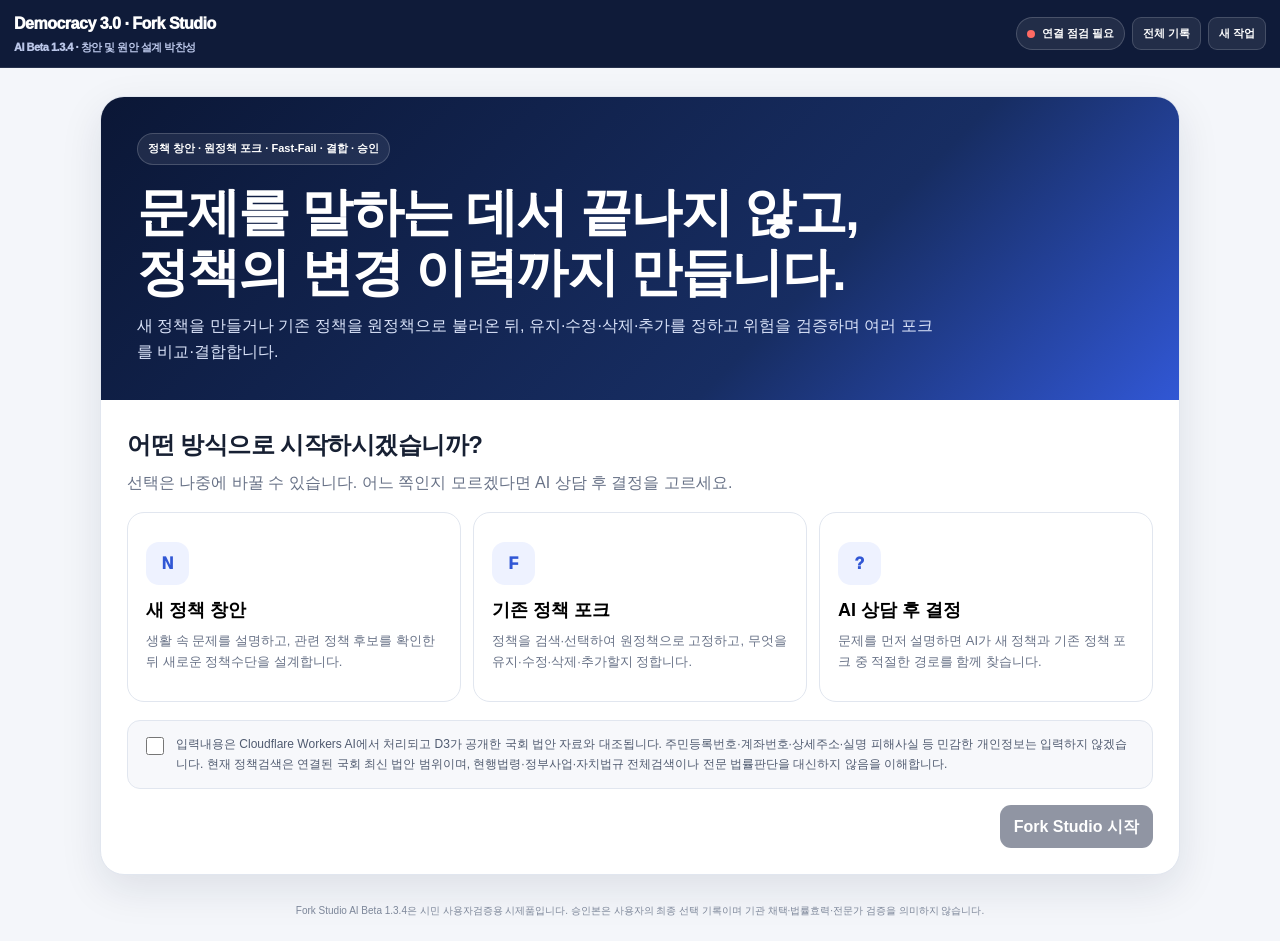
==== commit e2153a98: "Update fork-studio-ai.html" ====
--- a/fork-studio-ai.html
+++ b/fork-studio-ai.html
@@ -4,7 +4,7 @@
   <meta charset="utf-8">
   <meta name="viewport" content="width=device-width,initial-scale=1">
   <meta name="theme-color" content="#0b1736">
-  <title>D3 Fork Studio AI Beta 1.3.3</title>
+  <title>D3 Fork Studio AI Beta 1.3.4</title>
   <meta name="description" content="새 정책 창안과 기존 정책 포크를 문제정의, 정책검색, 변경설계, Fast-Fail, 복수 포크, 결합, 초안, 승인으로 이어가는 Democracy 3.0 시민 정책설계 시제품">
   <style>
     :root{
@@ -326,7 +326,7 @@
   <div class="top-inner">
     <div class="brand">
       Democracy 3.0 · Fork Studio
-      <small>AI Beta 1.3.3 · 창안 및 원안 설계 박찬성</small>
+      <small>AI Beta 1.3.4 · 창안 및 원안 설계 박찬성</small>
     </div>
     <div class="top-actions">
       <div class="health"><span class="dot" id="healthDot"></span><span id="healthText">연결 확인 중</span></div>
@@ -419,12 +419,12 @@
 </main>
 
 <div class="footer-note">
-  Fork Studio AI Beta 1.3.3은 시민 사용자검증용 시제품입니다. 승인본은 사용자의 최종 선택 기록이며 기관 채택·법률효력·전문가 검증을 의미하지 않습니다.
+  Fork Studio AI Beta 1.3.4은 시민 사용자검증용 시제품입니다. 승인본은 사용자의 최종 선택 기록이며 기관 채택·법률효력·전문가 검증을 의미하지 않습니다.
 </div>
 
 <script>
 const API_BASE="https://d3-fork-studio-api-cs.edenabworld.workers.dev";
-const STORAGE_KEY="d3-fork-studio-beta133-current";
+const STORAGE_KEY="d3-fork-studio-beta134-current";
 const ARCHIVE_KEY="d3-fork-studio-beta133-archive";
 
 const STAGES=["intake","policy_search","policy_review","change_design","fast_fail","forks","composition","draft","complete"];
@@ -554,6 +554,12 @@
     const data=await response.json().catch(()=>null);
     if(!response.ok||!data?.ok)throw new Error(data?.detail||data?.error||`HTTP ${response.status}`);
     state=data.state;
+    if(["draft","complete"].includes(state.stage))activeTab="draft";
+    else if(state.stage==="policy_search")activeTab="search";
+    else if(["policy_review","change_design"].includes(state.stage))activeTab="change";
+    else if(state.stage==="fast_fail")activeTab="risk";
+    else if(["forks","composition"].includes(state.stage))activeTab="forks";
+    document.querySelectorAll(".tab").forEach(btn=>btn.classList.toggle("active",btn.dataset.tab===activeTab));
     if(data.assistant_message)addMessage("assistant",data.assistant_message);
     renderAll();saveState()
   }catch(error){
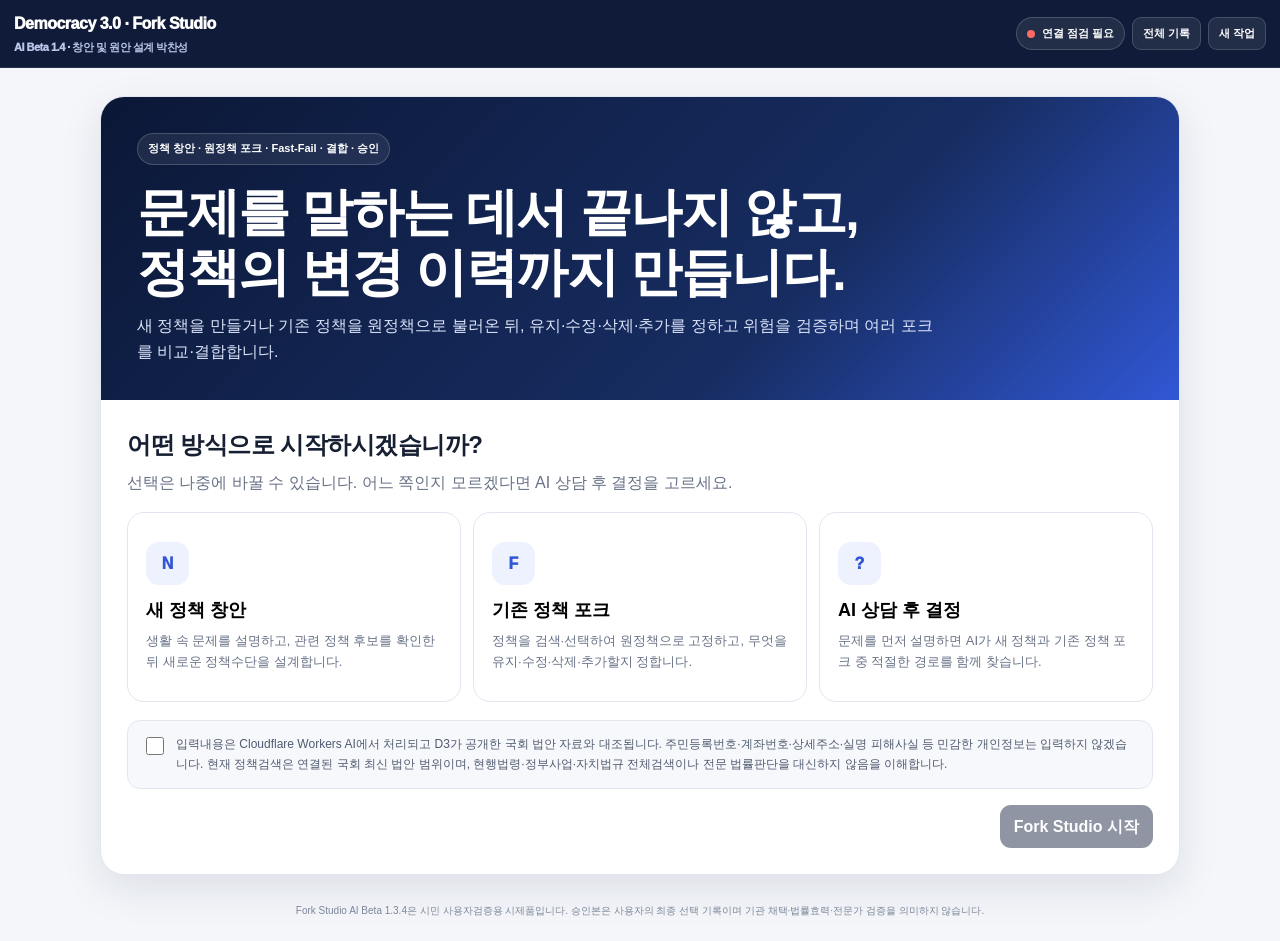
==== commit bfc36845: "Update fork-studio-ai.html" ====
--- a/fork-studio-ai.html
+++ b/fork-studio-ai.html
@@ -4,7 +4,7 @@
   <meta charset="utf-8">
   <meta name="viewport" content="width=device-width,initial-scale=1">
   <meta name="theme-color" content="#0b1736">
-  <title>D3 Fork Studio AI Beta 1.3.4</title>
+  <title>D3 Fork Studio AI Beta 1.4</title>
   <meta name="description" content="새 정책 창안과 기존 정책 포크를 문제정의, 정책검색, 변경설계, Fast-Fail, 복수 포크, 결합, 초안, 승인으로 이어가는 Democracy 3.0 시민 정책설계 시제품">
   <style>
     :root{
@@ -306,6 +306,23 @@
       width:min(1320px,calc(100% - 24px));margin:-42px auto 22px;text-align:center;
       color:#7c8699;font-size:10px
     }
+
+    .profile-card{padding:12px;border:1px solid #cfd9f7;border-radius:13px;background:#f8f9ff;margin-bottom:10px}
+    .profile-card h3{margin:0 0 5px;color:var(--blue);font-size:15px}
+    .profile-meta{font-size:10px;color:var(--muted);margin-bottom:7px}
+    .profile-axes{display:flex;gap:5px;flex-wrap:wrap}
+    .axis-chip{display:inline-flex;padding:4px 7px;border-radius:999px;background:#fff;border:1px solid #d7dff4;font-size:9px;font-weight:850;color:#43577e}
+    .assumption-card{border:1px solid var(--line);border-radius:11px;padding:9px;margin-top:7px;background:#fff}
+    .assumption-card b{display:block;font-size:10px;color:var(--purple)}
+    .assumption-card span{display:block;font-size:11px;margin-top:3px}
+    .assumption-card small{display:block;color:var(--muted);margin-top:4px}
+    .quality-card{padding:11px;border-radius:12px;border:1px solid #cce6d5;background:var(--greenbg);margin-bottom:10px}
+    .quality-card.warn{border-color:#efd2ad;background:var(--amberbg)}
+    .quality-card.bad{border-color:#efc3bf;background:var(--redbg)}
+    .quality-card h3{margin:0 0 4px;font-size:13px}
+    .quality-card p,.quality-card li{font-size:10px;margin:3px 0}
+    .quality-score{font-size:22px;font-weight:950;color:var(--green)}
+
     @media(max-width:1060px){
       .studio{grid-template-columns:1fr}.right-panel{min-height:auto}
       .mode-grid{grid-template-columns:1fr}
@@ -326,7 +343,7 @@
   <div class="top-inner">
     <div class="brand">
       Democracy 3.0 · Fork Studio
-      <small>AI Beta 1.3.4 · 창안 및 원안 설계 박찬성</small>
+      <small>AI Beta 1.4 · 창안 및 원안 설계 박찬성</small>
     </div>
     <div class="top-actions">
       <div class="health"><span class="dot" id="healthDot"></span><span id="healthText">연결 확인 중</span></div>
@@ -424,7 +441,7 @@
 
 <script>
 const API_BASE="https://d3-fork-studio-api-cs.edenabworld.workers.dev";
-const STORAGE_KEY="d3-fork-studio-beta134-current";
+const STORAGE_KEY="d3-fork-studio-beta14-current";
 const ARCHIVE_KEY="d3-fork-studio-beta133-archive";
 
 const STAGES=["intake","policy_search","policy_review","change_design","fast_fail","forks","composition","draft","complete"];
@@ -467,7 +484,7 @@
 
 function createState(mode){
   return{
-    schema_version:"1.3",
+    schema_version:"1.4",
     session_id:"D3-"+Date.now().toString(36).toUpperCase()+"-"+Math.random().toString(36).slice(2,6).toUpperCase(),
     mode,
     stage:"intake",
@@ -482,7 +499,7 @@
       limitation:"현행법령·정부사업·자치법규 전체검색은 아직 연결 전입니다.",
       candidates:[]
     },
-    selected_policy:null,policy_analysis:null,change_plan:[],
+    selected_policy:null,policy_analysis:null,policy_profile:null,assumption_ledger:[],draft_quality:null,change_plan:[],
     fast_fail_ledger:[],forks:[],composition:null,draft:null,
     difference_table:[],evidence_ledger:[],versions:[],approval:null,
     recommended_actions:[]
@@ -643,26 +660,39 @@
 }
 function renderProblem(){
   const p=state.problem||{};
+  const profile=state.policy_profile||{};
+  const assumptions=arr(state.assumption_ledger);
   const item=(label,value)=>{
     if(Array.isArray(value))value=value.join(", ");
     return nonempty(value)?`<div class="analysis-cell"><b>${esc(label)}</b><span>${esc(value)}</span></div>`:""
   };
+  const profileHtml=profile.label?`
+    <div class="profile-card">
+      <h3>정책분야 · ${esc(profile.label)}</h3>
+      <div class="profile-meta">분류 확신도 ${esc(profile.confidence||"확인 필요")} · 일치어 ${esc(arr(profile.matched_terms).join(", ")||"없음")} ${profile.secondary?`· 보조분야 ${esc(profile.secondary.label)}`:""}</div>
+      <p style="font-size:11px;margin:5px 0">${esc(profile.problem_frame||"")}</p>
+      <div class="profile-axes">${arr(profile.design_axes).map(x=>`<span class="axis-chip">${esc(x)}</span>`).join("")}</div>
+    </div>`:"";
+  const assumptionsHtml=assumptions.length?`
+    <div class="section-title" style="margin-top:13px"><div><h2 style="font-size:15px">잠정 가정표</h2><p>사용자가 세부사항을 맡긴 부분도 사실처럼 확정하지 않고 검증과제로 남깁니다.</p></div></div>
+    ${assumptions.map(a=>`<div class="assumption-card"><b>${esc(a.id)} · ${esc(a.status)}</b><span>${esc(a.assumption)}</span><small>근거: ${esc(a.basis)} · 확인: ${esc(a.verification)}</small></div>`).join("")}`:"";
   return`
-    <div class="section-title"><div><h2>문제정의 원장</h2><p>사용자 경험과 정책설계에 필요한 빈칸을 분리합니다.</p></div></div>
-    ${!p.issue_summary?'<div class="empty">왼쪽 대화창에 문제나 아이디어를 입력하면 구조화됩니다.</div>':`
+    <div class="section-title"><div><h2>문제정의·분야·가정</h2><p>제도명을 반복하지 않고 해결할 구조적 문제와 설계축을 분리합니다.</p></div></div>
+    ${profileHtml}
+    ${!p.issue_summary?'<div class="empty">왼쪽 대화창에 문제나 아이디어를 입력하면 분야와 문제틀을 함께 구조화합니다.</div>':`
       <div class="analysis-grid">
-        ${item("핵심 문제",p.issue_summary)}
+        ${item("핵심 공공문제",p.issue_summary)}
         ${item("영향 대상",arr(p.affected_groups))}
-        ${item("현재 방식",p.current_system)}
+        ${item("현재 방식·확인상태",p.current_system)}
         ${item("사용자 목표",p.user_goal)}
         ${item("잠정 원인",arr(p.root_causes))}
         ${item("제약",arr(p.constraints))}
         ${item("성공조건",arr(p.success_conditions))}
         ${item("필요 근거",arr(p.evidence_needed))}
-        ${item("미확인 가정",arr(p.assumptions))}
         ${item("다음 확인사항",arr(p.missing_fields))}
       </div>
     `}
+    ${assumptionsHtml}
   `
 }
 function relationClass(type){return type==="partial"?"partial":type==="thematic"?"thematic":""}
@@ -838,14 +868,28 @@
   const rows=arr(state.evidence_ledger);
   return rows.length?`<table><thead><tr><th>주장</th><th>근거상태</th><th>출처·한계</th></tr></thead><tbody>${rows.map(x=>`<tr><td>${esc(x.claim)}</td><td><span class="evidence-status">${esc(EVIDENCE_STATUS_LABELS[x.status]||x.status)}</span><br>${esc(x.source_type)}</td><td>${esc(x.source)}<br>${esc(x.note)}</td></tr>`).join("")}</tbody></table>`:'<div class="empty">근거상태표가 아직 없습니다.</div>'
 }
+function renderDraftQuality(){
+  const q=state.draft_quality;
+  if(!q)return'<div class="notice">초안 관련성 검사는 초안 생성 후 표시됩니다.</div>';
+  const cls=q.status==="passed"?"":q.status==="replaced"||q.status==="needs_revision"?"warn":"bad";
+  return`<div class="quality-card ${cls}">
+    <h3>분야 관련성·오염 검사 · ${esc(q.status)}</h3>
+    <div class="quality-score">${esc(q.score??"-")}점</div>
+    <p>분야: ${esc(q.domain_label||"")} · 처리: ${esc(q.action||"")}</p>
+    ${arr(q.issues).length?`<ul>${arr(q.issues).map(x=>`<li>${esc(x)}</li>`).join("")}</ul>`:'<p>다른 분야 템플릿 유입, 제목 반복, 근거 없는 제도부재 단정이 발견되지 않았습니다.</p>'}
+    ${arr(q.original_issues).length?`<p><b>차단된 원초안 문제:</b> ${esc(arr(q.original_issues).join(" · "))}</p>`:""}
+  </div>`
+}
 function renderDraft(){
   const d=state.draft;
   if(!d)return`
     <div class="section-title"><div><h2>정책초안·차이표·승인</h2><p>포크를 선택·결합한 뒤 초안을 생성합니다.</p></div>${state.composition?'<button class="btn btn-green btn-small" id="generateDraftBtn">초안 생성</button>':""}</div>
+    ${renderDraftQuality()}
     <div class="empty">승인 가능한 정책초안이 아직 없습니다.</div>
   `;
   return`
     <div class="section-title"><div><h2>정책초안·차이표·승인</h2><p>직접 수정한 뒤 재구조화하거나 현재 버전을 승인합니다.</p></div></div>
+    ${renderDraftQuality()}
     ${state.approval?`<div class="approval"><b>사용자 승인 완료 · ${esc(state.approval.approved_version_id||"")}</b><p>${esc(state.approval.scope||"")}</p><p>미해결 위험 ${arr(state.approval.unresolved_risks).length}건</p></div>`:""}
     <div class="subtabs">
       <button class="subtab active" data-draft-view="structured">구조화 초안</button>
@@ -977,7 +1021,7 @@
     const data=await response.json();
     if(data.ok&&data.ai_binding_configured&&data.workflow_engine){
       document.getElementById("healthDot").className="dot ok";
-      document.getElementById("healthText").textContent="AI·정책워크플로 정상"
+      document.getElementById("healthText").textContent="AI·분야검증 워크플로 정상"
     }else throw new Error()
   }catch(e){
     document.getElementById("healthDot").className="dot bad";
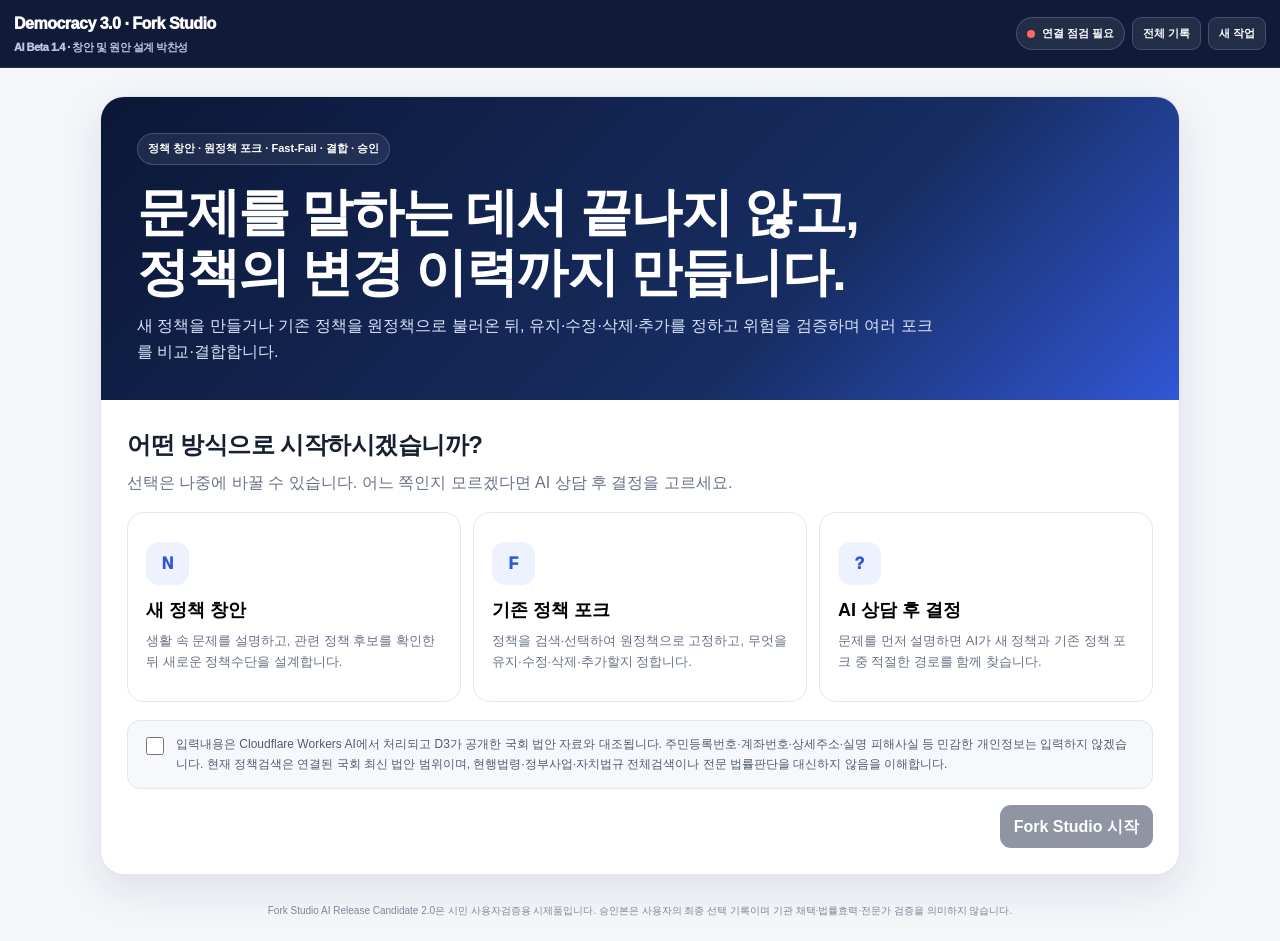
==== commit 80bec6bc: "Update fork-studio-ai.html" ====
--- a/fork-studio-ai.html
+++ b/fork-studio-ai.html
@@ -4,7 +4,7 @@
   <meta charset="utf-8">
   <meta name="viewport" content="width=device-width,initial-scale=1">
   <meta name="theme-color" content="#0b1736">
-  <title>D3 Fork Studio AI Beta 1.4</title>
+  <title>D3 Fork Studio AI Release Candidate 2.0</title>
   <meta name="description" content="새 정책 창안과 기존 정책 포크를 문제정의, 정책검색, 변경설계, Fast-Fail, 복수 포크, 결합, 초안, 승인으로 이어가는 Democracy 3.0 시민 정책설계 시제품">
   <style>
     :root{
@@ -429,6 +429,7 @@
       <button class="tab" data-tab="risk">Fast-Fail</button>
       <button class="tab" data-tab="forks">포크·결합</button>
       <button class="tab" data-tab="draft">초안·승인</button>
+      <button class="tab" data-tab="quality">최종검증</button>
       <button class="tab" data-tab="versions">버전</button>
     </nav>
     <div class="tab-body" id="tabBody"></div>
@@ -436,12 +437,12 @@
 </main>
 
 <div class="footer-note">
-  Fork Studio AI Beta 1.3.4은 시민 사용자검증용 시제품입니다. 승인본은 사용자의 최종 선택 기록이며 기관 채택·법률효력·전문가 검증을 의미하지 않습니다.
+  Fork Studio AI Release Candidate 2.0은 시민 사용자검증용 시제품입니다. 승인본은 사용자의 최종 선택 기록이며 기관 채택·법률효력·전문가 검증을 의미하지 않습니다.
 </div>
 
 <script>
 const API_BASE="https://d3-fork-studio-api-cs.edenabworld.workers.dev";
-const STORAGE_KEY="d3-fork-studio-beta14-current";
+const STORAGE_KEY="d3-fork-studio-rc20-current";
 const ARCHIVE_KEY="d3-fork-studio-beta133-archive";
 
 const STAGES=["intake","policy_search","policy_review","change_design","fast_fail","forks","composition","draft","complete"];
@@ -469,7 +470,7 @@
   rights_fairness:"권리·형평성",second_order_effect:"2차 효과",evidence:"근거"
 };
 const RISK_STATUS_LABELS={
-  open:"미검토",answered:"답변 반영",conditional:"조건부 통과",passed:"통과",blocked:"차단"
+  open:"미검토",answered:"답변 반영",conditional:"조건부 통과",passed:"통과",blocked:"차단",accepted:"사용자 위험수용"
 };
 const EVIDENCE_STATUS_LABELS={
   official_connected:"공식자료 연결",user_experience:"사용자 경험",
@@ -484,7 +485,7 @@
 
 function createState(mode){
   return{
-    schema_version:"1.4",
+    schema_version:"2.0",
     session_id:"D3-"+Date.now().toString(36).toUpperCase()+"-"+Math.random().toString(36).slice(2,6).toUpperCase(),
     mode,
     stage:"intake",
@@ -499,7 +500,7 @@
       limitation:"현행법령·정부사업·자치법규 전체검색은 아직 연결 전입니다.",
       candidates:[]
     },
-    selected_policy:null,policy_analysis:null,policy_profile:null,assumption_ledger:[],draft_quality:null,change_plan:[],
+    selected_policy:null,policy_analysis:null,policy_profile:null,assumption_ledger:[],draft_quality:null,policy_need_assessment:null,instrument_analysis:null,design_spec:null,quality_scorecard:null,deliverables:null,approval_gate:null,change_plan:[],
     fast_fail_ledger:[],forks:[],composition:null,draft:null,
     difference_table:[],evidence_ledger:[],versions:[],approval:null,
     recommended_actions:[]
@@ -649,7 +650,7 @@
   }
   if(state.stage==="forks")actions.push(["forks","포크 결합 열기"]);
   if(state.stage==="composition")actions.push(["generate_draft","정책초안 생성"]);
-  if(state.stage==="draft")actions.push(["draft","초안·차이표 열기"]);
+  if(state.stage==="draft"){actions.push(["draft","초안·차이표 열기"]);actions.push(["final_review","최종 승인점검"]);}
   root.innerHTML=actions.map(([action,label])=>`<button class="context-btn" data-context="${esc(action)}">${esc(label)}</button>`).join("");
   root.querySelectorAll("[data-context]").forEach(btn=>btn.addEventListener("click",()=>{
     const action=btn.dataset.context;
@@ -679,6 +680,7 @@
   return`
     <div class="section-title"><div><h2>문제정의·분야·가정</h2><p>제도명을 반복하지 않고 해결할 구조적 문제와 설계축을 분리합니다.</p></div></div>
     ${profileHtml}
+    ${state.policy_need_assessment?`<div class="notice ${state.policy_need_assessment.status==="provisional"||state.policy_need_assessment.status==="confirmed"?"good-notice":""}"><b>정책개입 판단 · ${esc(state.policy_need_assessment.status)}</b><br>${esc(state.policy_need_assessment.public_interest||"")}<br><small>${esc(state.policy_need_assessment.proportionality_note||"")}</small></div>`:""}
     ${!p.issue_summary?'<div class="empty">왼쪽 대화창에 문제나 아이디어를 입력하면 분야와 문제틀을 함께 구조화합니다.</div>':`
       <div class="analysis-grid">
         ${item("핵심 공공문제",p.issue_summary)}
@@ -748,11 +750,49 @@
     </div>
   `
 }
+
+function renderInstrumentAnalysis(){
+  const a=state.instrument_analysis;
+  if(!a)return'<div class="notice">정책수단 비교는 문제정의 후 생성됩니다.</div>';
+  return`<div class="policy-detail"><h3>권장 정책형태 · ${esc(a.recommended_label||a.recommended_type)}</h3><p>${esc(a.recommendation_reason||"")}</p>
+    <div class="analysis-grid">${arr(a.comparison).map(x=>`<div class="analysis-cell"><b>${esc(x.label)} · ${esc(x.fit)}</b><span>${esc(x.role)}<br>${esc(arr(x.risks).join(" · "))}</span></div>`).join("")}</div>
+    <div class="notice"><b>법률 필요성:</b> ${esc(a.law_needed_status||"미확인")}<br>${esc(arr(a.legal_trigger_flags).join(" · ")||"권리·의무·제재·조직·재정의 법적 근거를 추가 검토")}</div></div>`
+}
+function renderDesignSpec(){
+  const d=state.design_spec;if(!d)return'<div class="empty">작동구조가 아직 없습니다.</div>';
+  const section=(title,value)=>`<div class="draft-section"><b>${esc(title)}</b>${Array.isArray(value)?listView(value):esc(value||"")}</div>`;
+  return`<div class="draft-view">
+    ${section("목적",d.purpose)}${section("공공문제",d.public_problem)}${section("대상",d.beneficiaries)}${section("범위",d.scope)}
+    ${section("자격·선정기준",d.eligibility_and_selection)}${section("핵심 정책수단",d.core_mechanisms)}${section("신청·이용·집행절차",d.access_and_process)}
+    ${section("판단·심사기준",d.decision_standards)}${section("기관·주체별 역할",d.implementation_roles)}${section("권리·의무",d.rights_and_duties)}
+    ${section("보호장치",d.safeguards)}${section("예외·이의·재심",d.exceptions_and_appeals)}${section("데이터·개인정보",d.data_and_privacy)}
+    ${section("재원·비용·행정부담",d.finance_and_burden)}${section("단계·일정",d.timeline_and_phases)}${section("성과지표",d.monitoring_metrics)}
+    ${section("중단·재검토",d.stop_review_conditions)}${section("기존제도 관계",d.existing_system_relationship)}${section("미해결 질문",d.unresolved_questions)}
+  </div>`
+}
+function renderQualityGate(){
+  const q=state.quality_scorecard,g=state.approval_gate;
+  if(!q)return'<div class="notice">초안 생성 후 최종 승인점검을 실행합니다.</div>';
+  return`<div class="quality-card ${q.approval_ready?"":"warn"}"><h3>최종 승인게이트 · ${q.approval_ready?"통과":"보완 필요"}</h3><div class="quality-score">${esc(q.total_score)}점</div>
+    <p>${esc(g?.rule||"")}</p>
+    <div class="analysis-grid">${arr(q.dimensions).map(x=>`<div class="analysis-cell"><b>${esc(x.label)} · ${esc(x.score)}점</b><span>${esc(x.note||"")}</span></div>`).join("")}</div>
+    ${arr(q.fatal_flags).length?`<div class="notice"><b>승인 차단:</b> ${esc(q.fatal_flags.join(" · "))}</div>`:""}
+    ${arr(q.missing_requirements).length?`<ul>${q.missing_requirements.map(x=>`<li>${esc(x)}</li>`).join("")}</ul>`:"<p>최소 승인기준을 충족했습니다.</p>"}
+  </div>`
+}
+function renderQuality(){
+  return`<div class="section-title"><div><h2>최종 품질·승인검증</h2><p>정책필요성, 분야, 검색, 작동구조, 수단, 위험, 포크, 근거, 버전을 100점 기준으로 점검합니다.</p></div><button class="btn btn-blue btn-small" id="finalReviewBtn">다시 점검</button></div>
+    ${renderQualityGate()}
+    <div style="display:grid;grid-template-columns:1fr 1fr;gap:7px;margin-top:10px"><button class="btn btn-soft" id="downloadPackageBtn">전체 패키지 JSON</button><button class="btn btn-soft" id="downloadPackageTxtBtn">정책설계 패키지 TXT</button></div>`
+}
 function renderChange(){
   const plan=arr(state.change_plan);
   return`
     <div class="section-title"><div><h2>유지·수정·삭제·추가</h2><p>이 표가 포크의 기준선입니다. 단순한 AI 대화가 아니라 변경원장으로 저장됩니다.</p></div><button class="btn btn-soft btn-small" id="addChangeBtn">항목 추가</button></div>
     ${policyAnalysisBlock()}
+    ${renderInstrumentAnalysis()}
+    <div class="section-title" style="margin-top:14px"><div><h2 style="font-size:16px">작동 가능한 제도설계</h2><p>대상·절차·기준·역할·권리·비용·성과·중단조건입니다.</p></div></div>
+    ${renderDesignSpec()}
     <div style="margin-top:12px" id="changeRows">
       ${plan.length?plan.map((item,index)=>`
         <div class="change-row decision-${esc(item.decision)}" data-change-index="${index}">
@@ -788,7 +828,7 @@
       <article class="risk-card" data-risk-index="${index}">
         <div class="risk-head">
           <b>${esc(RISK_LABELS[risk.category]||risk.category)} · ${esc(risk.risk)}</b>
-          <span class="risk-status">${esc(RISK_STATUS_LABELS[risk.status]||risk.status)}</span>
+          <span class="risk-status">${esc(RISK_STATUS_LABELS[risk.status]||risk.status)} · ${esc(risk.severity||"high")}/${esc(risk.likelihood||"medium")}</span>
         </div>
         <p><b>실패기제:</b> ${esc(risk.mechanism||"추가 분석 필요")}</p>
         <p><b>확인질문:</b> ${esc(risk.question||"")}</p>
@@ -798,10 +838,10 @@
           <textarea class="risk-mitigation" placeholder="채택하거나 수정할 보완책">${esc(risk.chosen_mitigation||risk.mitigation_candidate||"")}</textarea>
         </div>
         ${risk.residual_risk?`<div class="risk-result"><b>잔여위험:</b> ${esc(risk.residual_risk)}<br><b>통과조건:</b> ${esc(risk.pass_condition||"")}</div>`:""}
-        <button class="btn btn-red btn-small assess-risk" data-risk-id="${esc(risk.id)}" data-index="${index}" style="margin-top:8px">이 위험 평가</button>
+        <div style="display:flex;gap:6px;margin-top:8px"><button class="btn btn-red btn-small assess-risk" data-risk-id="${esc(risk.id)}" data-index="${index}">이 위험 평가</button><button class="btn btn-soft btn-small accept-risk" data-risk-id="${esc(risk.id)}" data-index="${index}">잔여위험 수용</button></div>
       </article>
     `).join(""):'<div class="empty">변경설계를 저장한 뒤 Fast-Fail을 시작합니다.</div>'}
-    ${risks.length?'<button class="btn btn-blue" style="width:100%" id="generateForksBtn">현재 원장으로 복수 포크 생성</button>':""}
+    ${risks.length?'<div style="display:grid;grid-template-columns:1fr 1fr;gap:7px"><button class="btn btn-soft" id="applySafeguardsBtn">권고 보완책 일괄 조건부 반영</button><button class="btn btn-blue" id="generateForksBtn">복수 포크 생성</button></div>':""}
   `
 }
 function renderComposition(){
@@ -858,6 +898,9 @@
   add("적용 범위와 예외",d.scope_and_exceptions);add("기대 효과",d.expected_effects);
   add("위험",d.risks);add("보완 장치",d.safeguards);add("담당기관 후보",d.responsible_bodies);
   add("필요 근거",d.evidence_needed);add("중단·재검토 조건",d.stop_or_review_conditions);
+  if(state.instrument_analysis)lines.push(`\n[권장 정책형태]\n${state.instrument_analysis.recommended_label}\n${state.instrument_analysis.recommendation_reason}`);
+  if(state.design_spec)lines.push(`\n[작동 가능한 제도설계]\n${JSON.stringify(state.design_spec,null,2)}`);
+  if(state.quality_scorecard)lines.push(`\n[최종 품질검증]\n${JSON.stringify(state.quality_scorecard,null,2)}`);
   return lines.join("\n").trim()
 }
 function renderDifference(){
@@ -893,9 +936,11 @@
     ${state.approval?`<div class="approval"><b>사용자 승인 완료 · ${esc(state.approval.approved_version_id||"")}</b><p>${esc(state.approval.scope||"")}</p><p>미해결 위험 ${arr(state.approval.unresolved_risks).length}건</p></div>`:""}
     <div class="subtabs">
       <button class="subtab active" data-draft-view="structured">구조화 초안</button>
+      <button class="subtab" data-draft-view="design">작동구조</button>
       <button class="subtab" data-draft-view="edit">직접 수정</button>
       <button class="subtab" data-draft-view="diff">원정책 차이</button>
       <button class="subtab" data-draft-view="evidence">근거상태</button>
+      <button class="subtab" data-draft-view="quality">승인검증</button>
     </div>
     <div id="draftStructured">
       <div class="draft-view">
@@ -914,15 +959,17 @@
         <div class="draft-section"><b>중단·재검토 조건</b>${listView(d.stop_or_review_conditions)}</div>
       </div>
     </div>
+    <div id="draftDesign" class="hidden">${renderInstrumentAnalysis()}${renderDesignSpec()}</div>
     <div id="draftEdit" class="hidden">
       <textarea class="draft-editor" id="draftEditor">${esc(draftToText(d))}</textarea>
       <button class="btn btn-blue" style="width:100%;margin-top:8px" id="reviseDraftBtn">수정본 반영</button>
     </div>
     <div id="draftDiff" class="hidden">${renderDifference()}</div>
     <div id="draftEvidence" class="hidden">${renderEvidence()}</div>
+    <div id="draftQuality" class="hidden">${renderQualityGate()}</div>
     <div style="display:grid;grid-template-columns:1fr 1fr;gap:7px;margin-top:11px">
       <button class="btn btn-soft" id="downloadDraftBtn">초안 TXT</button>
-      <button class="btn btn-green" id="approveBtn" ${state.approval?"disabled":""}>현재 버전 승인</button>
+      <button class="btn btn-green" id="approveBtn" ${(state.approval||!state.quality_scorecard?.approval_ready)?"disabled":""}>현재 버전 승인</button>
     </div>
   `
 }
@@ -935,7 +982,7 @@
 }
 function renderTab(){
   const root=document.getElementById("tabBody");
-  const renderers={problem:renderProblem,search:renderSearch,change:renderChange,risk:renderRisk,forks:renderForks,draft:renderDraft,versions:renderVersions};
+  const renderers={problem:renderProblem,search:renderSearch,change:renderChange,risk:renderRisk,forks:renderForks,draft:renderDraft,quality:renderQuality,versions:renderVersions};
   root.innerHTML=(renderers[activeTab]||renderProblem)();
   wireTab()
 }
@@ -953,10 +1000,18 @@
 function wireDraftSubtabs(){
   document.querySelectorAll("[data-draft-view]").forEach(btn=>btn.addEventListener("click",()=>{
     document.querySelectorAll("[data-draft-view]").forEach(x=>x.classList.toggle("active",x===btn));
-    ["Structured","Edit","Diff","Evidence"].forEach(name=>document.getElementById("draft"+name)?.classList.add("hidden"));
-    const map={structured:"Structured",edit:"Edit",diff:"Diff",evidence:"Evidence"};
+    ["Structured","Design","Edit","Diff","Evidence","Quality"].forEach(name=>document.getElementById("draft"+name)?.classList.add("hidden"));
+    const map={structured:"Structured",design:"Design",edit:"Edit",diff:"Diff",evidence:"Evidence",quality:"Quality"};
     document.getElementById("draft"+map[btn.dataset.draftView])?.classList.remove("hidden")
   }))
+}
+
+function packageToText(){
+  const out=[];const add=(t,v)=>{out.push(`\n# ${t}\n`);out.push(typeof v==="string"?v:JSON.stringify(v,null,2))};
+  add("문제정의",state.deliverables?.problem_definition||state.problem);
+  add("정책수단 비교",state.instrument_analysis||{});add("작동 가능한 제도설계",state.design_spec||{});
+  add("복수 포크",state.forks||[]);add("Fast-Fail",state.fast_fail_ledger||[]);add("근거상태",state.evidence_ledger||[]);
+  add("최종 품질검증",state.quality_scorecard||{});add("승인기록",state.approval||{});return out.join("\n").trim()
 }
 function wireTab(){
   document.getElementById("policySearchBtn")?.addEventListener("click",()=>{
@@ -981,12 +1036,14 @@
   document.getElementById("runRiskBtn")?.addEventListener("click",()=>api("run_fast_fail"));
   document.querySelectorAll(".assess-risk").forEach(btn=>btn.addEventListener("click",()=>{
     const card=btn.closest("[data-risk-index]");
-    api("assess_risk",{
-      risk_id:btn.dataset.riskId,
-      user_response:card.querySelector(".risk-response").value.trim(),
-      chosen_mitigation:card.querySelector(".risk-mitigation").value.trim()
-    })
+    api("assess_risk",{risk_id:btn.dataset.riskId,user_response:card.querySelector(".risk-response").value.trim(),chosen_mitigation:card.querySelector(".risk-mitigation").value.trim()})
   }));
+  document.querySelectorAll(".accept-risk").forEach(btn=>btn.addEventListener("click",()=>{
+    const card=btn.closest("[data-risk-index]");
+    const note=card.querySelector(".risk-response").value.trim()||prompt("이 잔여위험을 수용하는 이유를 기록하세요.","")||"";
+    api("assess_risk",{risk_id:btn.dataset.riskId,user_response:note,chosen_mitigation:card.querySelector(".risk-mitigation").value.trim(),accept_risk:true})
+  }));
+  document.getElementById("applySafeguardsBtn")?.addEventListener("click",()=>api("apply_recommended_safeguards"));
   document.querySelectorAll("#generateForksBtn").forEach(btn=>btn.addEventListener("click",()=>api("generate_forks")));
   document.querySelectorAll(".choose-fork").forEach(btn=>btn.addEventListener("click",()=>api("choose_fork",{fork_id:btn.dataset.fork})));
   document.getElementById("combineForksBtn")?.addEventListener("click",()=>{
@@ -1000,6 +1057,9 @@
     const safe=(state.draft?.title||state.session_id).replace(/[\\/:*?"<>|]+/g,"_").slice(0,70);
     downloadBlob(draftToText(state.draft),`${safe}.txt`,"text/plain;charset=utf-8")
   });
+  document.getElementById("finalReviewBtn")?.addEventListener("click",()=>api("final_review"));
+  document.getElementById("downloadPackageBtn")?.addEventListener("click",()=>downloadJson({state,deliverables:state.deliverables},`${state.session_id}-policy-package.json`));
+  document.getElementById("downloadPackageTxtBtn")?.addEventListener("click",()=>downloadBlob(packageToText(),`${state.session_id}-policy-package.txt`,"text/plain;charset=utf-8"));
   document.getElementById("approveBtn")?.addEventListener("click",()=>{
     const note=prompt("승인 메모가 있다면 입력하세요. 없으면 확인을 누르세요.","")??"";
     api("approve",{approval_note:note})
@@ -1021,7 +1081,7 @@
     const data=await response.json();
     if(data.ok&&data.ai_binding_configured&&data.workflow_engine){
       document.getElementById("healthDot").className="dot ok";
-      document.getElementById("healthText").textContent="AI·분야검증 워크플로 정상"
+      document.getElementById("healthText").textContent="AI·제도설계·승인게이트 정상"
     }else throw new Error()
   }catch(e){
     document.getElementById("healthDot").className="dot bad";
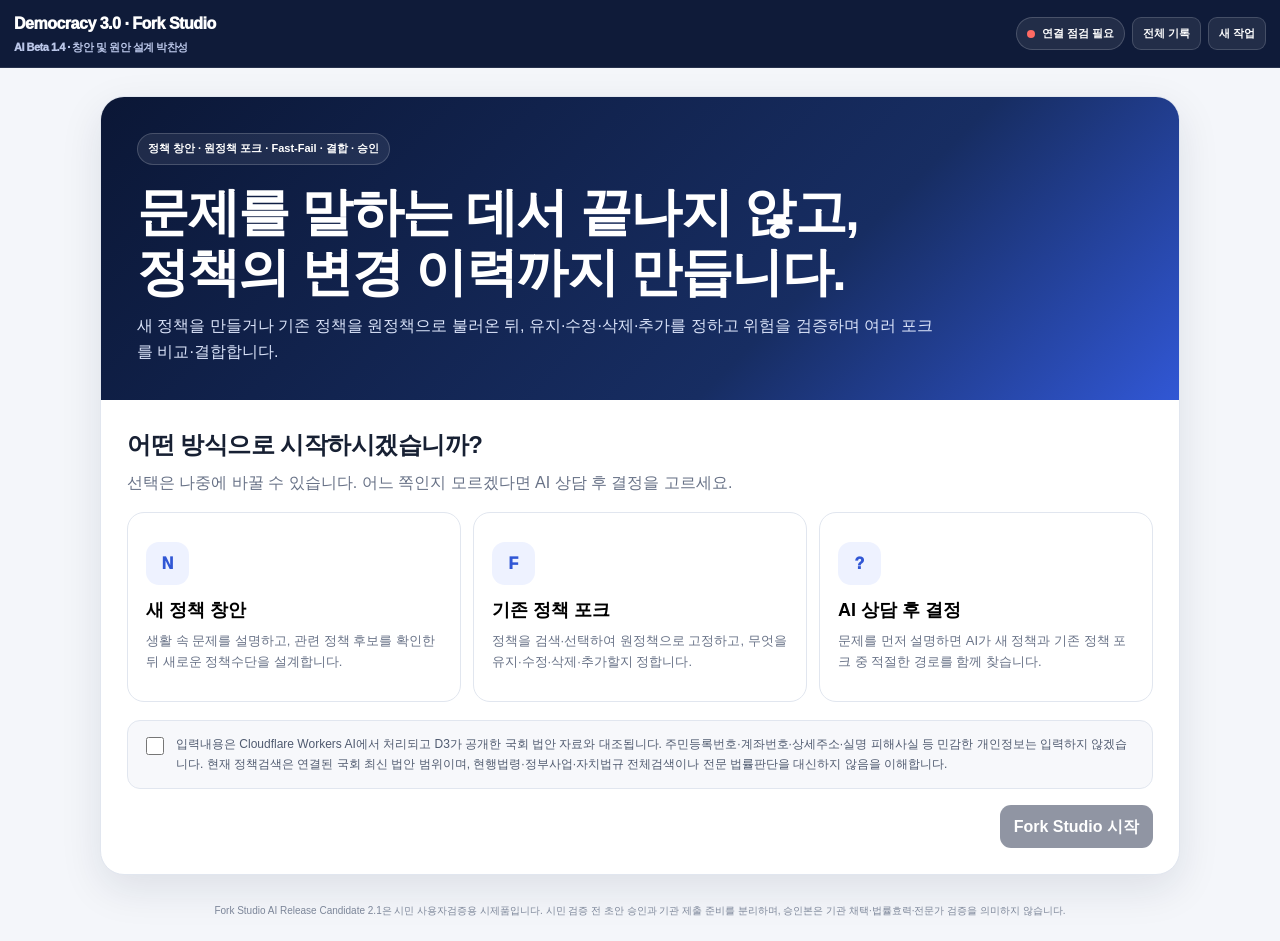
==== commit ad88302c: "Update fork-studio-ai.html" ====
--- a/fork-studio-ai.html
+++ b/fork-studio-ai.html
@@ -4,7 +4,7 @@
   <meta charset="utf-8">
   <meta name="viewport" content="width=device-width,initial-scale=1">
   <meta name="theme-color" content="#0b1736">
-  <title>D3 Fork Studio AI Release Candidate 2.0</title>
+  <title>D3 Fork Studio AI Release Candidate 2.1</title>
   <meta name="description" content="새 정책 창안과 기존 정책 포크를 문제정의, 정책검색, 변경설계, Fast-Fail, 복수 포크, 결합, 초안, 승인으로 이어가는 Democracy 3.0 시민 정책설계 시제품">
   <style>
     :root{
@@ -437,12 +437,12 @@
 </main>
 
 <div class="footer-note">
-  Fork Studio AI Release Candidate 2.0은 시민 사용자검증용 시제품입니다. 승인본은 사용자의 최종 선택 기록이며 기관 채택·법률효력·전문가 검증을 의미하지 않습니다.
+  Fork Studio AI Release Candidate 2.1은 시민 사용자검증용 시제품입니다. 시민 검증 전 초안 승인과 기관 제출 준비를 분리하며, 승인본은 기관 채택·법률효력·전문가 검증을 의미하지 않습니다.
 </div>
 
 <script>
 const API_BASE="https://d3-fork-studio-api-cs.edenabworld.workers.dev";
-const STORAGE_KEY="d3-fork-studio-rc20-current";
+const STORAGE_KEY="d3-fork-studio-rc21-current";
 const ARCHIVE_KEY="d3-fork-studio-beta133-archive";
 
 const STAGES=["intake","policy_search","policy_review","change_design","fast_fail","forks","composition","draft","complete"];
@@ -485,7 +485,7 @@
 
 function createState(mode){
   return{
-    schema_version:"2.0",
+    schema_version:"2.1",
     session_id:"D3-"+Date.now().toString(36).toUpperCase()+"-"+Math.random().toString(36).slice(2,6).toUpperCase(),
     mode,
     stage:"intake",
@@ -773,12 +773,26 @@
 function renderQualityGate(){
   const q=state.quality_scorecard,g=state.approval_gate;
   if(!q)return'<div class="notice">초안 생성 후 최종 승인점검을 실행합니다.</div>';
-  return`<div class="quality-card ${q.approval_ready?"":"warn"}"><h3>최종 승인게이트 · ${q.approval_ready?"통과":"보완 필요"}</h3><div class="quality-score">${esc(q.total_score)}점</div>
-    <p>${esc(g?.rule||"")}</p>
-    <div class="analysis-grid">${arr(q.dimensions).map(x=>`<div class="analysis-cell"><b>${esc(x.label)} · ${esc(x.score)}점</b><span>${esc(x.note||"")}</span></div>`).join("")}</div>
-    ${arr(q.fatal_flags).length?`<div class="notice"><b>승인 차단:</b> ${esc(q.fatal_flags.join(" · "))}</div>`:""}
-    ${arr(q.missing_requirements).length?`<ul>${q.missing_requirements.map(x=>`<li>${esc(x)}</li>`).join("")}</ul>`:"<p>최소 승인기준을 충족했습니다.</p>"}
-  </div>`
+
+  const provisionalReady=Boolean(g?.provisional_ready??q.approval_ready);
+  const institutionReady=Boolean(g?.institution_ready);
+  const provisionalMissing=arr(g?.provisional_missing);
+  const institutionMissing=arr(g?.institution_missing);
+
+  return`
+    <div class="quality-card ${provisionalReady?"":"warn"}">
+      <h3>시민 검증 전 초안 승인 · ${provisionalReady?"통과":"보완 필요"}</h3>
+      <div class="quality-score">${esc(q.total_score)}점</div>
+      <p>${esc(g?.rule||"")}</p>
+      <div class="analysis-grid">${arr(q.dimensions).map(x=>`<div class="analysis-cell"><b>${esc(x.label)} · ${esc(x.score)}점</b><span>${esc(x.note||"")}</span></div>`).join("")}</div>
+      ${arr(q.fatal_flags).length?`<div class="notice"><b>승인 차단:</b> ${esc(q.fatal_flags.join(" · "))}</div>`:""}
+      ${provisionalMissing.length?`<ul>${provisionalMissing.map(x=>`<li>${esc(x)}</li>`).join("")}</ul>`:"<p>시민 검증 전 초안의 최소 승인기준을 충족했습니다.</p>"}
+    </div>
+    <div class="quality-card ${institutionReady?"":"warn"}" style="margin-top:10px">
+      <h3>기관 제출 준비 · ${institutionReady?"충족":"별도 검증 필요"}</h3>
+      <p>공식 현행제도 대조, 담당기관·법제·예산·집행 전문가 검토가 완료되어야 기관 제출 준비 상태가 됩니다.</p>
+      ${institutionMissing.length?`<ul>${institutionMissing.map(x=>`<li>${esc(x)}</li>`).join("")}</ul>`:"<p>기관 제출 준비요건을 충족했습니다.</p>"}
+    </div>`
 }
 function renderQuality(){
   return`<div class="section-title"><div><h2>최종 품질·승인검증</h2><p>정책필요성, 분야, 검색, 작동구조, 수단, 위험, 포크, 근거, 버전을 100점 기준으로 점검합니다.</p></div><button class="btn btn-blue btn-small" id="finalReviewBtn">다시 점검</button></div>
@@ -933,7 +947,7 @@
   return`
     <div class="section-title"><div><h2>정책초안·차이표·승인</h2><p>직접 수정한 뒤 재구조화하거나 현재 버전을 승인합니다.</p></div></div>
     ${renderDraftQuality()}
-    ${state.approval?`<div class="approval"><b>사용자 승인 완료 · ${esc(state.approval.approved_version_id||"")}</b><p>${esc(state.approval.scope||"")}</p><p>미해결 위험 ${arr(state.approval.unresolved_risks).length}건</p></div>`:""}
+    ${state.approval?`<div class="approval"><b>시민 검증 전 초안 승인 완료 · ${esc(state.approval.approved_version_id||"")}</b><p>${esc(state.approval.scope||"")}</p><p>기관 제출 준비: ${state.approval.institution_ready?"충족":"미충족"} · 미해결 위험 ${arr(state.approval.unresolved_risks).length}건</p></div>`:""}
     <div class="subtabs">
       <button class="subtab active" data-draft-view="structured">구조화 초안</button>
       <button class="subtab" data-draft-view="design">작동구조</button>
@@ -969,7 +983,7 @@
     <div id="draftQuality" class="hidden">${renderQualityGate()}</div>
     <div style="display:grid;grid-template-columns:1fr 1fr;gap:7px;margin-top:11px">
       <button class="btn btn-soft" id="downloadDraftBtn">초안 TXT</button>
-      <button class="btn btn-green" id="approveBtn" ${(state.approval||!state.quality_scorecard?.approval_ready)?"disabled":""}>현재 버전 승인</button>
+      <button class="btn btn-green" id="approveBtn" ${(state.approval||!(state.approval_gate?.provisional_ready??state.quality_scorecard?.approval_ready))?"disabled":""}>시민 검증 전 초안 승인</button>
     </div>
   `
 }
@@ -1061,8 +1075,8 @@
   document.getElementById("downloadPackageBtn")?.addEventListener("click",()=>downloadJson({state,deliverables:state.deliverables},`${state.session_id}-policy-package.json`));
   document.getElementById("downloadPackageTxtBtn")?.addEventListener("click",()=>downloadBlob(packageToText(),`${state.session_id}-policy-package.txt`,"text/plain;charset=utf-8"));
   document.getElementById("approveBtn")?.addEventListener("click",()=>{
-    const note=prompt("승인 메모가 있다면 입력하세요. 없으면 확인을 누르세요.","")??"";
-    api("approve",{approval_note:note})
+    const note=prompt("시민 검증 전 초안 승인 메모가 있다면 입력하세요. 기관 제출 준비 완료를 의미하지 않습니다.","")??"";
+    api("approve",{approval_note:note,approval_type:"provisional_citizen"})
   })
 }
 function renderAll(){
@@ -1081,7 +1095,7 @@
     const data=await response.json();
     if(data.ok&&data.ai_binding_configured&&data.workflow_engine){
       document.getElementById("healthDot").className="dot ok";
-      document.getElementById("healthText").textContent="AI·제도설계·승인게이트 정상"
+      document.getElementById("healthText").textContent="RC 2.1 · 명령실행·제도설계·2단계 승인게이트 정상"
     }else throw new Error()
   }catch(e){
     document.getElementById("healthDot").className="dot bad";
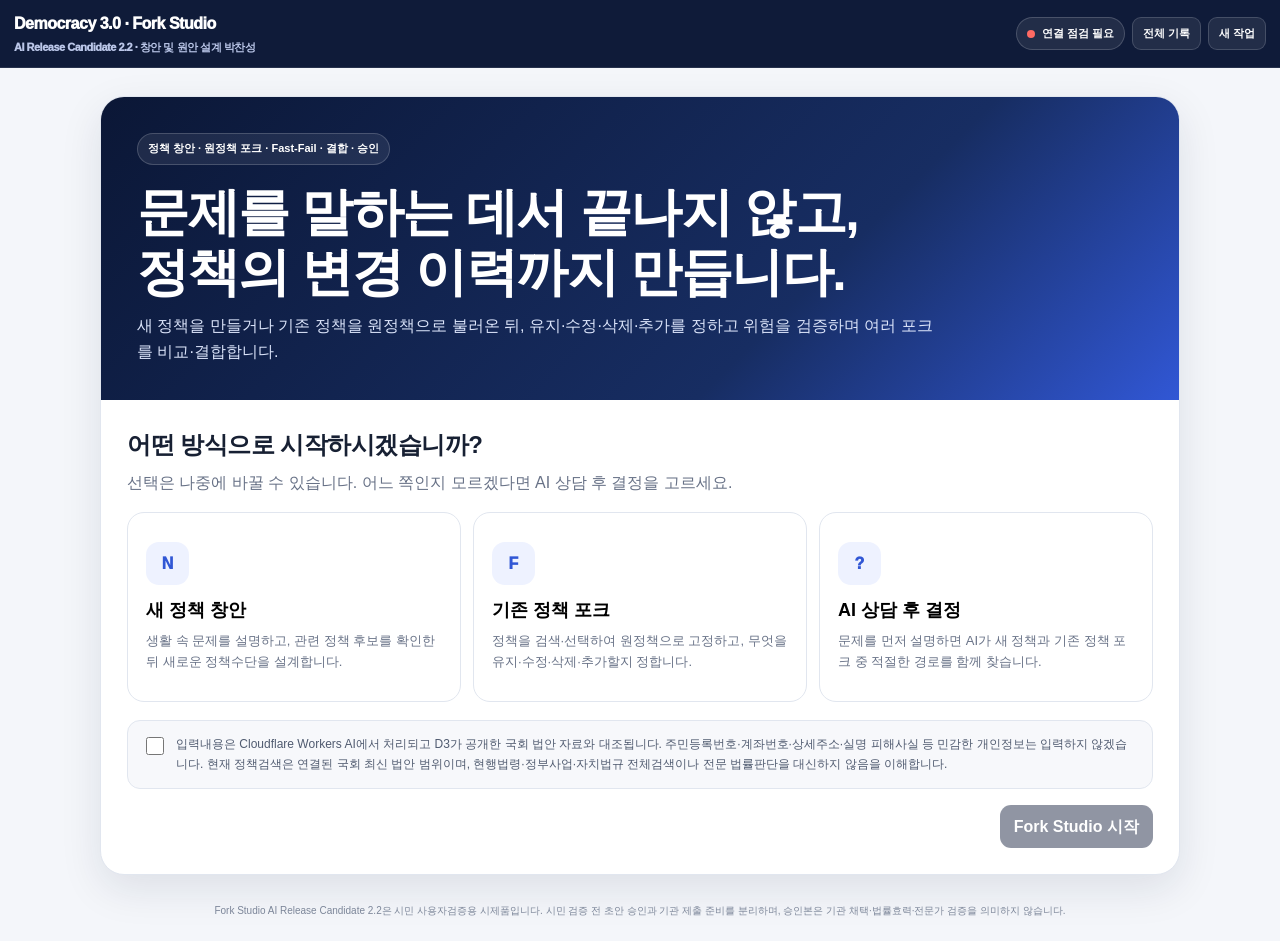
==== commit b6d18b53: "Update fork-studio-ai.html" ====
--- a/fork-studio-ai.html
+++ b/fork-studio-ai.html
@@ -4,7 +4,7 @@
   <meta charset="utf-8">
   <meta name="viewport" content="width=device-width,initial-scale=1">
   <meta name="theme-color" content="#0b1736">
-  <title>D3 Fork Studio AI Release Candidate 2.1</title>
+  <title>D3 Fork Studio AI Release Candidate 2.2</title>
   <meta name="description" content="새 정책 창안과 기존 정책 포크를 문제정의, 정책검색, 변경설계, Fast-Fail, 복수 포크, 결합, 초안, 승인으로 이어가는 Democracy 3.0 시민 정책설계 시제품">
   <style>
     :root{
@@ -343,7 +343,7 @@
   <div class="top-inner">
     <div class="brand">
       Democracy 3.0 · Fork Studio
-      <small>AI Beta 1.4 · 창안 및 원안 설계 박찬성</small>
+      <small>AI Release Candidate 2.2 · 창안 및 원안 설계 박찬성</small>
     </div>
     <div class="top-actions">
       <div class="health"><span class="dot" id="healthDot"></span><span id="healthText">연결 확인 중</span></div>
@@ -437,12 +437,12 @@
 </main>
 
 <div class="footer-note">
-  Fork Studio AI Release Candidate 2.1은 시민 사용자검증용 시제품입니다. 시민 검증 전 초안 승인과 기관 제출 준비를 분리하며, 승인본은 기관 채택·법률효력·전문가 검증을 의미하지 않습니다.
+  Fork Studio AI Release Candidate 2.2은 시민 사용자검증용 시제품입니다. 시민 검증 전 초안 승인과 기관 제출 준비를 분리하며, 승인본은 기관 채택·법률효력·전문가 검증을 의미하지 않습니다.
 </div>
 
 <script>
 const API_BASE="https://d3-fork-studio-api-cs.edenabworld.workers.dev";
-const STORAGE_KEY="d3-fork-studio-rc21-current";
+const STORAGE_KEY="d3-fork-studio-rc22-current";
 const ARCHIVE_KEY="d3-fork-studio-beta133-archive";
 
 const STAGES=["intake","policy_search","policy_review","change_design","fast_fail","forks","composition","draft","complete"];
@@ -476,6 +476,15 @@
   official_connected:"공식자료 연결",user_experience:"사용자 경험",
   ai_inference:"AI 추론",verification_needed:"검증 필요",unsupported:"근거 없음"
 };
+const CONTEXT_COMMANDS={
+  continue_new_policy:"원정책 없이 새 정책 설계를 계속합니다.",
+  express_draft:"현재 정보로 검증 전 신속초안을 생성해주세요. 미검토 위험은 그대로 표시해주세요.",
+  run_fast_fail:"Fast-Fail 위험원장만 생성해주세요. 권고 보완책은 아직 자동 반영하지 마세요.",
+  generate_forks:"현재 Fast-Fail 상태를 유지한 채 실질적으로 다른 복수 포크 3개를 생성해주세요.",
+  generate_draft:"선택된 결합안으로 검증 전 정책초안을 생성해주세요.",
+  final_review:"현재 초안의 품질과 시민 검증 전 승인 가능 여부를 최종 점검해주세요.",
+  finalize:"Fast-Fail 권고 보완책을 조건부 반영하고 복수 포크와 검증 전 초안을 갱신한 뒤 시민 검증 전 초안 승인 가능 여부까지 최종 점검해주세요. 기관 제출 준비 상태와는 구분해주세요."
+};
 
 let selectedMode="";
 let activeTab="problem";
@@ -485,7 +494,7 @@
 
 function createState(mode){
   return{
-    schema_version:"2.1",
+    schema_version:"2.2",
     session_id:"D3-"+Date.now().toString(36).toUpperCase()+"-"+Math.random().toString(36).slice(2,6).toUpperCase(),
     mode,
     stage:"intake",
@@ -650,13 +659,21 @@
   }
   if(state.stage==="forks")actions.push(["forks","포크 결합 열기"]);
   if(state.stage==="composition")actions.push(["generate_draft","정책초안 생성"]);
-  if(state.stage==="draft"){actions.push(["draft","초안·차이표 열기"]);actions.push(["final_review","최종 승인점검"]);}
-  root.innerHTML=actions.map(([action,label])=>`<button class="context-btn" data-context="${esc(action)}">${esc(label)}</button>`).join("");
+  if(state.stage==="draft"){actions.push(["draft","초안·차이표 열기"]);actions.push(["final_review","현재 상태 점검"]);actions.push(["finalize","보완책 반영·최종점검"]);}
+  root.innerHTML=actions.map(([action,label])=>`<button class="context-btn" data-action="context" data-context="${esc(action)}">${esc(label)}</button>`).join("");
   root.querySelectorAll("[data-context]").forEach(btn=>btn.addEventListener("click",()=>{
     const action=btn.dataset.context;
-    if(["search","change","forks","draft"].includes(action))switchTab(action);
-    else if(action==="continue_new_policy")api("continue_new_policy");
-    else api(action)
+    if(["search","change","forks","draft"].includes(action)){
+      switchTab(action);
+      return;
+    }
+    const command=CONTEXT_COMMANDS[action]||btn.textContent.trim();
+    addMessage("user",command);
+    if(action==="finalize"){
+      api("general_chat",{text:command});
+      return;
+    }
+    api(action,{context_user_text:command});
   }))
 }
 function renderProblem(){
@@ -1095,7 +1112,7 @@
     const data=await response.json();
     if(data.ok&&data.ai_binding_configured&&data.workflow_engine){
       document.getElementById("healthDot").className="dot ok";
-      document.getElementById("healthText").textContent="RC 2.1 · 명령실행·제도설계·2단계 승인게이트 정상"
+      document.getElementById("healthText").textContent="RC 2.2 · 주제정제·상태무결성·최종 승인게이트 정상"
     }else throw new Error()
   }catch(e){
     document.getElementById("healthDot").className="dot bad";
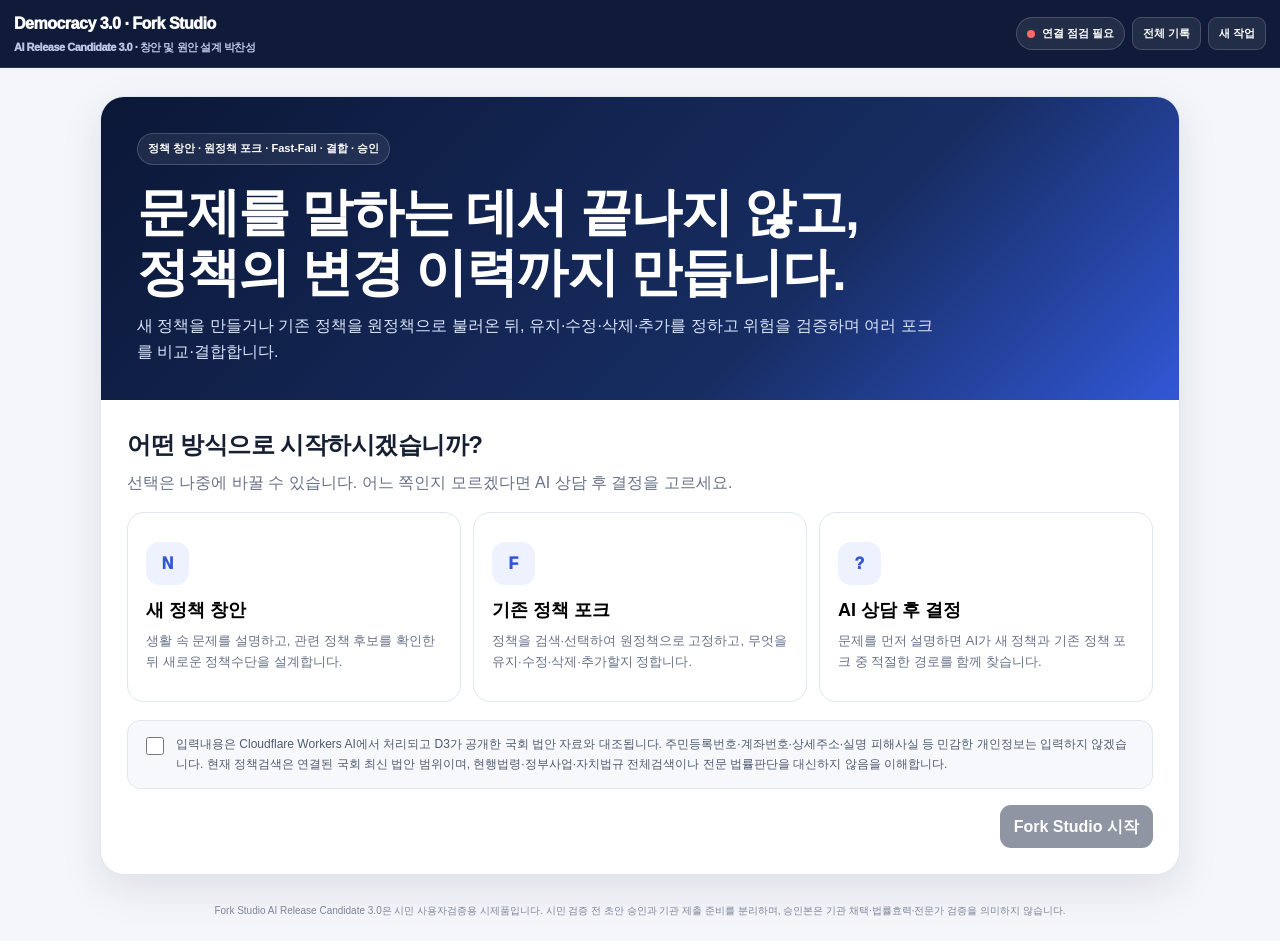
==== commit dffb837a: "Update fork-studio-ai.html" ====
--- a/fork-studio-ai.html
+++ b/fork-studio-ai.html
@@ -4,7 +4,7 @@
   <meta charset="utf-8">
   <meta name="viewport" content="width=device-width,initial-scale=1">
   <meta name="theme-color" content="#0b1736">
-  <title>D3 Fork Studio AI Release Candidate 2.2</title>
+  <title>D3 Fork Studio AI Release Candidate 3.0</title>
   <meta name="description" content="새 정책 창안과 기존 정책 포크를 문제정의, 정책검색, 변경설계, Fast-Fail, 복수 포크, 결합, 초안, 승인으로 이어가는 Democracy 3.0 시민 정책설계 시제품">
   <style>
     :root{
@@ -310,6 +310,16 @@
     .profile-card{padding:12px;border:1px solid #cfd9f7;border-radius:13px;background:#f8f9ff;margin-bottom:10px}
     .profile-card h3{margin:0 0 5px;color:var(--blue);font-size:15px}
     .profile-meta{font-size:10px;color:var(--muted);margin-bottom:7px}
+    .semantic-row{display:flex;gap:6px;flex-wrap:wrap;margin-top:8px}
+    .semantic-chip{display:inline-flex;align-items:center;padding:5px 8px;border-radius:999px;background:#fff;border:1px solid #d5def5;color:#334b8f;font-size:10px;font-weight:900}
+    .semantic-chip.high{background:var(--redbg);border-color:#efc3bf;color:var(--red)}
+    .gate-card{padding:14px;border-radius:14px;border:2px solid #efbd76;background:var(--amberbg);margin:10px 0}
+    .gate-card h3{margin:0 0 5px;font-size:15px;color:#8a410b}
+    .gate-card p{margin:5px 0;font-size:12px}
+    .gate-options{display:flex;gap:6px;flex-wrap:wrap;margin-top:10px}
+    .gate-option{border:1px solid #e5ae63;background:#fff;color:#7c3d0c;border-radius:9px;padding:7px 9px;font-size:11px;font-weight:900}
+    .gate-option:hover{background:#fff4df}
+    .semantic-warning{padding:9px 11px;border-radius:10px;background:var(--redbg);border:1px solid #efc3bf;color:#8f2f27;font-size:11px;font-weight:800;margin-top:8px}
     .profile-axes{display:flex;gap:5px;flex-wrap:wrap}
     .axis-chip{display:inline-flex;padding:4px 7px;border-radius:999px;background:#fff;border:1px solid #d7dff4;font-size:9px;font-weight:850;color:#43577e}
     .assumption-card{border:1px solid var(--line);border-radius:11px;padding:9px;margin-top:7px;background:#fff}
@@ -343,7 +353,7 @@
   <div class="top-inner">
     <div class="brand">
       Democracy 3.0 · Fork Studio
-      <small>AI Release Candidate 2.2 · 창안 및 원안 설계 박찬성</small>
+      <small>AI Release Candidate 3.0 · 창안 및 원안 설계 박찬성</small>
     </div>
     <div class="top-actions">
       <div class="health"><span class="dot" id="healthDot"></span><span id="healthText">연결 확인 중</span></div>
@@ -437,13 +447,13 @@
 </main>
 
 <div class="footer-note">
-  Fork Studio AI Release Candidate 2.2은 시민 사용자검증용 시제품입니다. 시민 검증 전 초안 승인과 기관 제출 준비를 분리하며, 승인본은 기관 채택·법률효력·전문가 검증을 의미하지 않습니다.
+  Fork Studio AI Release Candidate 3.0은 시민 사용자검증용 시제품입니다. 시민 검증 전 초안 승인과 기관 제출 준비를 분리하며, 승인본은 기관 채택·법률효력·전문가 검증을 의미하지 않습니다.
 </div>
 
 <script>
 const API_BASE="https://d3-fork-studio-api-cs.edenabworld.workers.dev";
-const STORAGE_KEY="d3-fork-studio-rc22-current";
-const ARCHIVE_KEY="d3-fork-studio-beta133-archive";
+const STORAGE_KEY="d3-fork-studio-rc30-current";
+const ARCHIVE_KEY="d3-fork-studio-rc30-archive";
 
 const STAGES=["intake","policy_search","policy_review","change_design","fast_fail","forks","composition","draft","complete"];
 const STAGE_LABELS={
@@ -489,12 +499,14 @@
 let selectedMode="";
 let activeTab="problem";
 let busy=false;
+let requestSeq=0;
+let activeRequestId=0;
 let messages=[];
 let state=loadState()||createState("consult");
 
 function createState(mode){
   return{
-    schema_version:"2.2",
+    schema_version:"3.0",
     session_id:"D3-"+Date.now().toString(36).toUpperCase()+"-"+Math.random().toString(36).slice(2,6).toUpperCase(),
     mode,
     stage:"intake",
@@ -509,9 +521,10 @@
       limitation:"현행법령·정부사업·자치법규 전체검색은 아직 연결 전입니다.",
       candidates:[]
     },
-    selected_policy:null,policy_analysis:null,policy_profile:null,assumption_ledger:[],draft_quality:null,policy_need_assessment:null,instrument_analysis:null,design_spec:null,quality_scorecard:null,deliverables:null,approval_gate:null,change_plan:[],
+    selected_policy:null,policy_analysis:null,policy_profile:null,semantic_profile:null,clarification_gate:null,content_quality:null,assumption_ledger:[],draft_quality:null,policy_need_assessment:null,instrument_analysis:null,design_spec:null,quality_scorecard:null,deliverables:null,approval_gate:null,change_plan:[],
     fast_fail_ledger:[],forks:[],composition:null,draft:null,
     difference_table:[],evidence_ledger:[],versions:[],approval:null,
+    dialogue:{recent_turns:[],pending_action:"",last_assistant_message:"",last_user_message:""},
     recommended_actions:[]
   }
 }
@@ -565,6 +578,8 @@
 
 async function api(action,payload={}){
   if(busy)return;
+  const requestId=++requestSeq;
+  activeRequestId=requestId;
   setBusy(true);addLoading();
   try{
     const controller=new AbortController();
@@ -574,11 +589,12 @@
       response=await fetch(API_BASE+"/studio",{
         method:"POST",
         headers:{"Content-Type":"application/json"},
-        body:JSON.stringify({action,payload,state,session_id:state.session_id}),
+        body:JSON.stringify({action,payload,state,session_id:state.session_id,client_request_id:requestId}),
         signal:controller.signal
       })
     }finally{clearTimeout(timeout)}
     const data=await response.json().catch(()=>null);
+    if(requestId!==activeRequestId)return;
     if(!response.ok||!data?.ok)throw new Error(data?.detail||data?.error||`HTTP ${response.status}`);
     state=data.state;
     if(["draft","complete"].includes(state.stage))activeTab="draft";
@@ -586,14 +602,18 @@
     else if(["policy_review","change_design"].includes(state.stage))activeTab="change";
     else if(state.stage==="fast_fail")activeTab="risk";
     else if(["forks","composition"].includes(state.stage))activeTab="forks";
+    else if(state.clarification_gate?.required&&!state.clarification_gate?.resolved)activeTab="problem";
     document.querySelectorAll(".tab").forEach(btn=>btn.classList.toggle("active",btn.dataset.tab===activeTab));
     if(data.assistant_message)addMessage("assistant",data.assistant_message);
     renderAll();saveState()
   }catch(error){
+    if(requestId!==activeRequestId)return;
     const detail=error?.name==="AbortError"?"응답 시간이 120초를 넘었습니다. Worker 배포상태를 확인하고 다시 시도해주세요.":String(error?.message||error);
     addMessage("assistant","작업을 이어가는 중 문제가 발생했습니다.\n\n"+detail,true)
   }finally{
-    removeLoading();setBusy(false);document.getElementById("chatInput")?.focus()
+    if(requestId===activeRequestId){
+      removeLoading();setBusy(false);document.getElementById("chatInput")?.focus()
+    }
   }
 }
 function switchTab(name){
@@ -608,15 +628,18 @@
 }
 function resetStudio(){
   if(messages.length&&!confirm("현재 작업을 보관하고 새 작업을 시작할까요?"))return;
+  activeRequestId=++requestSeq;
   if(messages.length)archive();
   localStorage.removeItem(STORAGE_KEY);location.reload()
 }
 
 function renderStage(){
   const index=Math.max(0,STAGES.indexOf(state.stage));
-  document.getElementById("stagePill").textContent=STAGE_LABELS[state.stage]||state.stage;
+  const gate=state.clarification_gate||{};
+  const gateOpen=gate.required&&!gate.resolved;
+  document.getElementById("stagePill").textContent=gateOpen?"고위험 범위 확인":(STAGE_LABELS[state.stage]||state.stage);
   document.getElementById("modePill").textContent=MODE_LABELS[state.mode]||state.mode;
-  document.getElementById("stageCaption").textContent=STAGE_CAPTIONS[state.stage]||"정책설계를 진행하고 있습니다.";
+  document.getElementById("stageCaption").textContent=gateOpen?(gate.question||"정책범위를 먼저 확인해야 합니다."):(STAGE_CAPTIONS[state.stage]||"정책설계를 진행하고 있습니다.");
   document.getElementById("stageTrack").innerHTML=STAGES.map((stage,i)=>`<span class="stage-node ${i<=index?"done":""} ${i===index?"active":""}" title="${esc(STAGE_LABELS[stage])}"></span>`).join("");
   document.getElementById("turnCount").textContent=`${messages.filter(m=>m.role==="user").length}회 대화`;
   const anchor=document.getElementById("policyAnchor");
@@ -639,66 +662,99 @@
 }
 function renderContextActions(){
   const root=document.getElementById("contextActions");
+  const gate=state.clarification_gate||{};
+  if(gate.required&&!gate.resolved){
+    const options=arr(gate.options);
+    root.innerHTML=`<button class="context-btn" data-context-tab="search">정책검색 열기</button>${options.map((option,index)=>`<button class="context-btn" data-gate-option="${esc(option)}">${index+1}. ${esc(option)}</button>`).join("")}<button class="context-btn" data-gate-default="true">가장 보수적인 잠정안</button>`;
+    root.querySelector("[data-context-tab]")?.addEventListener("click",()=>switchTab("search"));
+    root.querySelectorAll("[data-gate-option]").forEach(btn=>btn.addEventListener("click",()=>{
+      const text=`검토 범위를 ‘${btn.dataset.gateOption}’ 중심으로 한정해주세요. 안전기준과 공식 제도대조는 유지해주세요.`;
+      addMessage("user",text);api("general_chat",{text})
+    }));
+    root.querySelector("[data-gate-default]")?.addEventListener("click",()=>{
+      const text="세부 범위는 잘 모르겠습니다. 가장 보수적인 기본안으로 한정하되, 무제한 완화는 제외하고 안전기준과 공식 제도대조를 유지해주세요.";
+      addMessage("user",text);api("general_chat",{text})
+    });
+    return
+  }
   const actions=[];
   if(state.stage==="policy_search"){
     actions.push(["search","정책검색 열기"]);
     actions.push(["continue_new_policy","원정책 없이 새 정책 계속"]);
-    actions.push(["express_draft","검증 전 신속초안"]);
+    actions.push(["express_draft","검증 전 신속초안"])
   }
   if(state.stage==="policy_review"){
     actions.push(["change","변경설계 열기"]);
-    actions.push(["express_draft","AI가 잠정안 작성"]);
+    actions.push(["express_draft","AI가 잠정안 작성"])
   }
   if(state.stage==="change_design"){
     actions.push(["run_fast_fail","Fast-Fail 시작"]);
-    actions.push(["express_draft","현재 내용으로 신속초안"]);
+    actions.push(["express_draft","현재 내용으로 신속초안"])
   }
   if(state.stage==="fast_fail"){
     actions.push(["generate_forks","복수 포크 생성"]);
-    actions.push(["express_draft","미해결 위험을 남기고 초안"]);
+    actions.push(["express_draft","미해결 위험을 남기고 초안"])
   }
   if(state.stage==="forks")actions.push(["forks","포크 결합 열기"]);
   if(state.stage==="composition")actions.push(["generate_draft","정책초안 생성"]);
-  if(state.stage==="draft"){actions.push(["draft","초안·차이표 열기"]);actions.push(["final_review","현재 상태 점검"]);actions.push(["finalize","보완책 반영·최종점검"]);}
+  if(state.stage==="draft"){
+    actions.push(["draft","초안·차이표 열기"]);
+    actions.push(["final_review","현재 상태 점검"]);
+    actions.push(["finalize","보완책 반영·최종점검"])
+  }
   root.innerHTML=actions.map(([action,label])=>`<button class="context-btn" data-action="context" data-context="${esc(action)}">${esc(label)}</button>`).join("");
   root.querySelectorAll("[data-context]").forEach(btn=>btn.addEventListener("click",()=>{
     const action=btn.dataset.context;
-    if(["search","change","forks","draft"].includes(action)){
-      switchTab(action);
-      return;
-    }
+    if(["search","change","forks","draft"].includes(action)){switchTab(action);return}
     const command=CONTEXT_COMMANDS[action]||btn.textContent.trim();
     addMessage("user",command);
-    if(action==="finalize"){
-      api("general_chat",{text:command});
-      return;
-    }
-    api(action,{context_user_text:command});
+    if(action==="finalize"){api("general_chat",{text:command});return}
+    api(action,{context_user_text:command})
   }))
 }
 function renderProblem(){
   const p=state.problem||{};
-  const profile=state.policy_profile||{};
+  const profile=state.semantic_profile||state.policy_profile||{};
+  const gate=state.clarification_gate||{};
   const assumptions=arr(state.assumption_ledger);
   const item=(label,value)=>{
     if(Array.isArray(value))value=value.join(", ");
     return nonempty(value)?`<div class="analysis-cell"><b>${esc(label)}</b><span>${esc(value)}</span></div>`:""
   };
+  const secondaryDomains=arr(profile.secondary_domains);
+  const entities=arr(profile.entities);
   const profileHtml=profile.label?`
     <div class="profile-card">
-      <h3>정책분야 · ${esc(profile.label)}</h3>
-      <div class="profile-meta">분류 확신도 ${esc(profile.confidence||"확인 필요")} · 일치어 ${esc(arr(profile.matched_terms).join(", ")||"없음")} ${profile.secondary?`· 보조분야 ${esc(profile.secondary.label)}`:""}</div>
+      <h3>주분야 · ${esc(profile.label)}</h3>
+      <div class="profile-meta">분류 확신도 ${esc(profile.confidence||"확인 필요")} · 위험등급 ${esc(profile.risk_tier||"standard")} · 일치어 ${esc(arr(profile.matched_terms).join(", ")||"없음")}</div>
       <p style="font-size:11px;margin:5px 0">${esc(profile.problem_frame||"")}</p>
+      <div class="semantic-row">
+        ${secondaryDomains.map(x=>`<span class="semantic-chip">보조분야 · ${esc(x.label||x.id)}</span>`).join("")}
+        ${entities.map(x=>`<span class="semantic-chip ${x.risk==="high"?"high":""}">${esc(x.surface||x.canonical||x.topic)} → ${esc(x.canonical||x.topic||x.type)}</span>`).join("")}
+      </div>
       <div class="profile-axes">${arr(profile.design_axes).map(x=>`<span class="axis-chip">${esc(x)}</span>`).join("")}</div>
+      ${profile.fallback_used&&profile.recognized_entity?'<div class="semantic-warning">의미개체가 확인됐지만 일반분야로 떨어졌습니다. 초안 생성 전에 분류 재검증이 필요합니다.</div>':""}
+    </div>`:"";
+  const gateHtml=gate.required&&!gate.resolved?`
+    <div class="gate-card">
+      <h3>초안 생성 전 고위험 범위 확인</h3>
+      <p>${esc(gate.reason||"")}</p>
+      <p><b>${esc(gate.question||"")}</b></p>
+      <div class="gate-options">
+        ${arr(gate.options).map((option,index)=>`<button class="gate-option clarification-option" data-option="${esc(option)}">${index+1}. ${esc(option)}</button>`).join("")}
+        <button class="gate-option clarification-default">가장 보수적인 잠정안</button>
+      </div>
+      <p style="font-size:10px;color:#7d4d21;margin-top:8px">이 범위를 정하기 전에는 Fast-Fail·포크·정책초안·승인 작업을 실행하지 않습니다.</p>
     </div>`:"";
   const assumptionsHtml=assumptions.length?`
     <div class="section-title" style="margin-top:13px"><div><h2 style="font-size:15px">잠정 가정표</h2><p>사용자가 세부사항을 맡긴 부분도 사실처럼 확정하지 않고 검증과제로 남깁니다.</p></div></div>
     ${assumptions.map(a=>`<div class="assumption-card"><b>${esc(a.id)} · ${esc(a.status)}</b><span>${esc(a.assumption)}</span><small>근거: ${esc(a.basis)} · 확인: ${esc(a.verification)}</small></div>`).join("")}`:"";
   return`
-    <div class="section-title"><div><h2>문제정의·분야·가정</h2><p>제도명을 반복하지 않고 해결할 구조적 문제와 설계축을 분리합니다.</p></div></div>
+    <div class="section-title"><div><h2>문제정의·의미분석·가정</h2><p>브랜드·제품·질환·법률용어를 일반 개념으로 해석하고 주분야와 보조분야를 함께 판정합니다.</p></div></div>
     ${profileHtml}
+    ${gateHtml}
     ${state.policy_need_assessment?`<div class="notice ${state.policy_need_assessment.status==="provisional"||state.policy_need_assessment.status==="confirmed"?"good-notice":""}"><b>정책개입 판단 · ${esc(state.policy_need_assessment.status)}</b><br>${esc(state.policy_need_assessment.public_interest||"")}<br><small>${esc(state.policy_need_assessment.proportionality_note||"")}</small></div>`:""}
-    ${!p.issue_summary?'<div class="empty">왼쪽 대화창에 문제나 아이디어를 입력하면 분야와 문제틀을 함께 구조화합니다.</div>':`
+    ${!p.issue_summary?'<div class="empty">왼쪽 대화창에 문제나 아이디어를 입력하면 의미개체·주분야·보조분야와 정책범위를 함께 구조화합니다.</div>':`
       <div class="analysis-grid">
         ${item("핵심 공공문제",p.issue_summary)}
         ${item("영향 대상",arr(p.affected_groups))}
@@ -1045,6 +1101,14 @@
   add("최종 품질검증",state.quality_scorecard||{});add("승인기록",state.approval||{});return out.join("\n").trim()
 }
 function wireTab(){
+  document.querySelectorAll(".clarification-option").forEach(btn=>btn.addEventListener("click",()=>{
+    const text=`검토 범위를 ‘${btn.dataset.option}’ 중심으로 한정해주세요. 안전기준과 공식 제도대조는 유지해주세요.`;
+    addMessage("user",text);api("general_chat",{text})
+  }));
+  document.querySelector(".clarification-default")?.addEventListener("click",()=>{
+    const text="세부 범위는 잘 모르겠습니다. 가장 보수적인 기본안으로 한정하되, 무제한 완화는 제외하고 안전기준과 공식 제도대조를 유지해주세요.";
+    addMessage("user",text);api("general_chat",{text})
+  });
   document.getElementById("policySearchBtn")?.addEventListener("click",()=>{
     const query=document.getElementById("policyQuery").value.trim();
     api("search_policy",{query})
@@ -1103,16 +1167,17 @@
   const input=document.getElementById("chatInput");
   const text=input.value.trim();if(!text||busy)return;
   addMessage("user",text);input.value="";
-  if(state.stage==="intake")await api("analyze_problem",{text});
+  const isFirstIntake=state.stage==="intake"&&!state.problem?.raw_input&&!state.dialogue?.pending_action;
+  if(isFirstIntake)await api("analyze_problem",{text});
   else await api("general_chat",{text})
 }
 async function checkHealth(){
   try{
     const response=await fetch(API_BASE+"/health",{cache:"no-store"});
     const data=await response.json();
-    if(data.ok&&data.ai_binding_configured&&data.workflow_engine){
+    if(data.ok&&data.ai_binding_configured&&data.workflow_engine&&data.semantic_entity_resolver&&data.high_risk_ambiguity_gate&&data.domain_required_concept_validator&&data.cross_domain_semantic_acceptance_suite){
       document.getElementById("healthDot").className="dot ok";
-      document.getElementById("healthText").textContent="RC 2.2 · 주제정제·상태무결성·최종 승인게이트 정상"
+      document.getElementById("healthText").textContent="RC 3.0 · 의미개체·고위험 관문·교차분야 품질검증 정상"
     }else throw new Error()
   }catch(e){
     document.getElementById("healthDot").className="dot bad";
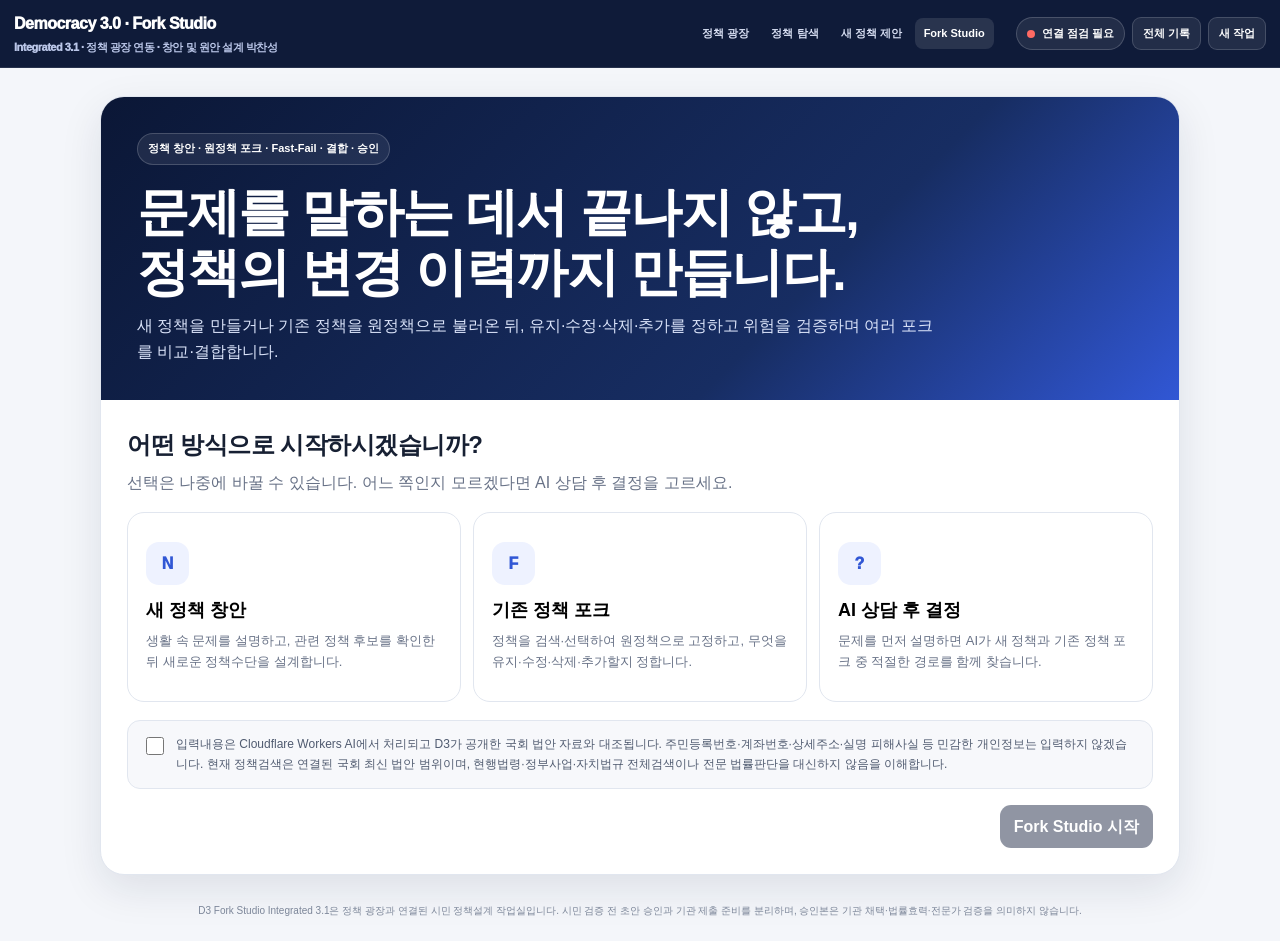
==== commit 6af6a79b: "Update fork-studio-ai.html" ====
--- a/fork-studio-ai.html
+++ b/fork-studio-ai.html
@@ -4,7 +4,7 @@
   <meta charset="utf-8">
   <meta name="viewport" content="width=device-width,initial-scale=1">
   <meta name="theme-color" content="#0b1736">
-  <title>D3 Fork Studio AI Release Candidate 3.0</title>
+  <title>Democracy 3.0 · D3 Fork Studio Integrated 3.1</title>
   <meta name="description" content="새 정책 창안과 기존 정책 포크를 문제정의, 정책검색, 변경설계, Fast-Fail, 복수 포크, 결합, 초안, 승인으로 이어가는 Democracy 3.0 시민 정책설계 시제품">
   <style>
     :root{
@@ -346,15 +346,38 @@
       .messages{max-height:540px;padding:13px}.message{max-width:99%}
       .tabs{padding-left:4px}.tab{padding:8px 7px}
     }
+  
+    .service-nav{display:flex;align-items:center;gap:4px;margin-left:auto;margin-right:8px}
+    .service-nav a{color:#d7def2;text-decoration:none;font-size:11px;font-weight:900;padding:7px 9px;border-radius:8px}
+    .service-nav a:hover,.service-nav a.active{background:rgba(255,255,255,.11);color:#fff}
+    .brand a{color:inherit;text-decoration:none}
+    .entry-context{
+      width:min(1320px,calc(100% - 28px));margin:13px auto 0;padding:12px 14px;
+      border:1px solid #ccd8f7;background:#f8f9ff;border-radius:14px;
+      display:flex;justify-content:space-between;align-items:center;gap:12px
+    }
+    .entry-context b{display:block;color:var(--blue);font-size:12px}
+    .entry-context span{font-size:10px;color:var(--muted)}
+    .entry-context a{font-size:10px;font-weight:900;text-decoration:none;background:#fff;border:1px solid #d6deef;border-radius:8px;padding:7px 9px;white-space:nowrap}
+    .start-entry{margin:0 0 16px;padding:12px;border:1px solid #ccd8f7;background:#f8f9ff;border-radius:12px;color:#43516f;font-size:12px}
+    .start-entry b{color:var(--blue)}
+    @media(max-width:900px){.service-nav{display:none}.entry-context{align-items:flex-start}.entry-context a{display:none}}
+
   </style>
 </head>
 <body>
 <header class="topbar">
   <div class="top-inner">
     <div class="brand">
-      Democracy 3.0 · Fork Studio
-      <small>AI Release Candidate 3.0 · 창안 및 원안 설계 박찬성</small>
-    </div>
+      <a href="./">Democracy 3.0 · Fork Studio</a>
+      <small>Integrated 3.1 · 정책 광장 연동 · 창안 및 원안 설계 박찬성</small>
+    </div>
+    <nav class="service-nav" aria-label="통합 서비스 메뉴">
+      <a href="./">정책 광장</a>
+      <a href="./#policies">정책 탐색</a>
+      <a href="fork-studio-ai.html?mode=new">새 정책 제안</a>
+      <a class="active" href="fork-studio-ai.html">Fork Studio</a>
+    </nav>
     <div class="top-actions">
       <div class="health"><span class="dot" id="healthDot"></span><span id="healthText">연결 확인 중</span></div>
       <button class="top-btn" id="exportBtn">전체 기록</button>
@@ -362,6 +385,7 @@
     </div>
   </div>
 </header>
+<div class="entry-context hidden" id="entryContext"></div>
 
 <section class="start-shell" id="startShell">
   <div class="hero">
@@ -370,6 +394,7 @@
     <p>새 정책을 만들거나 기존 정책을 원정책으로 불러온 뒤, 유지·수정·삭제·추가를 정하고 위험을 검증하며 여러 포크를 비교·결합합니다.</p>
   </div>
   <div class="mode-wrap">
+    <div class="start-entry hidden" id="startEntry"></div>
     <h2>어떤 방식으로 시작하시겠습니까?</h2>
     <p>선택은 나중에 바꿀 수 있습니다. 어느 쪽인지 모르겠다면 AI 상담 후 결정을 고르세요.</p>
     <div class="mode-grid">
@@ -447,12 +472,12 @@
 </main>
 
 <div class="footer-note">
-  Fork Studio AI Release Candidate 3.0은 시민 사용자검증용 시제품입니다. 시민 검증 전 초안 승인과 기관 제출 준비를 분리하며, 승인본은 기관 채택·법률효력·전문가 검증을 의미하지 않습니다.
+  D3 Fork Studio Integrated 3.1은 정책 광장과 연결된 시민 정책설계 작업실입니다. 시민 검증 전 초안 승인과 기관 제출 준비를 분리하며, 승인본은 기관 채택·법률효력·전문가 검증을 의미하지 않습니다.
 </div>
 
 <script>
 const API_BASE="https://d3-fork-studio-api-cs.edenabworld.workers.dev";
-const STORAGE_KEY="d3-fork-studio-rc30-current";
+const STORAGE_KEY="d3-fork-studio-integrated31-current";
 const ARCHIVE_KEY="d3-fork-studio-rc30-archive";
 
 const STAGES=["intake","policy_search","policy_review","change_design","fast_fail","forks","composition","draft","complete"];
@@ -496,13 +521,20 @@
   finalize:"Fast-Fail 권고 보완책을 조건부 반영하고 복수 포크와 검증 전 초안을 갱신한 뒤 시민 검증 전 초안 승인 가능 여부까지 최종 점검해주세요. 기관 제출 준비 상태와는 구분해주세요."
 };
 
-let selectedMode="";
+const URL_PARAMS=new URLSearchParams(location.search);
+const ENTRY_MODE=URL_PARAMS.get("mode")||"";
+const ENTRY_POLICY_ID=URL_PARAMS.get("policy_id")||"";
+const ENTRY_FROM=URL_PARAMS.get("from")||"";
+const ENTRY_RETURN=URL_PARAMS.get("return")||"./";
+const HAS_DEEP_LINK=Boolean(ENTRY_MODE||ENTRY_POLICY_ID);
+
+let selectedMode=ENTRY_POLICY_ID||ENTRY_MODE==="existing"?"existing_policy":ENTRY_MODE==="new"?"new_policy":"";
 let activeTab="problem";
 let busy=false;
 let requestSeq=0;
 let activeRequestId=0;
 let messages=[];
-let state=loadState()||createState("consult");
+let state=HAS_DEEP_LINK?createState(selectedMode||"consult"):(loadState()||createState("consult"));
 
 function createState(mode){
   return{
@@ -645,7 +677,7 @@
   const anchor=document.getElementById("policyAnchor");
   if(state.selected_policy){
     anchor.classList.remove("hidden");
-    anchor.innerHTML=`<b>원정책 고정 · ${esc(state.selected_policy.title)}</b><span>${esc(state.selected_policy.category||"분류 확인 필요")} · 원정책 ID ${esc(state.selected_policy.id)} · 이후 포크와 차이표는 이 기준을 사용합니다.</span>`
+    anchor.innerHTML=`<b>원정책 고정 · ${esc(state.selected_policy.title)}</b><span>${esc(state.selected_policy.category||"분류 확인 필요")} · 원정책 ID ${esc(state.selected_policy.id)} · 이후 포크와 차이표는 이 기준을 사용합니다. · <a href="${esc(currentReturnUrl())}">정책 광장 원정책으로 돌아가기</a></span>`
   }else{
     anchor.classList.add("hidden");anchor.innerHTML=""
   }
@@ -1175,14 +1207,46 @@
   try{
     const response=await fetch(API_BASE+"/health",{cache:"no-store"});
     const data=await response.json();
-    if(data.ok&&data.ai_binding_configured&&data.workflow_engine&&data.semantic_entity_resolver&&data.high_risk_ambiguity_gate&&data.domain_required_concept_validator&&data.cross_domain_semantic_acceptance_suite){
+    if(data.ok&&data.ai_binding_configured&&data.workflow_engine&&data.semantic_entity_resolver&&data.high_risk_ambiguity_gate&&data.domain_required_concept_validator&&data.cross_domain_semantic_acceptance_suite&&data.portal_studio_integration&&data.policy_deep_link){
       document.getElementById("healthDot").className="dot ok";
-      document.getElementById("healthText").textContent="RC 3.0 · 의미개체·고위험 관문·교차분야 품질검증 정상"
+      document.getElementById("healthText").textContent="Integrated 3.1 · 정책 광장 왕복연결 정상"
     }else throw new Error()
   }catch(e){
     document.getElementById("healthDot").className="dot bad";
     document.getElementById("healthText").textContent="연결 점검 필요"
   }
+}
+
+
+function setModeCard(mode){
+  selectedMode=mode;
+  document.querySelectorAll(".mode-card").forEach(card=>card.classList.toggle("selected",card.dataset.mode===mode));
+  document.getElementById("startBtn").disabled=!(selectedMode&&document.getElementById("consent").checked)
+}
+function renderEntryContext(){
+  const root=document.getElementById("entryContext");
+  const start=document.getElementById("startEntry");
+  if(!HAS_DEEP_LINK){root.classList.add("hidden");start.classList.add("hidden");return}
+  const returnUrl=ENTRY_RETURN||"./";
+  if(ENTRY_POLICY_ID){
+    const html=`<div><b>정책 광장에서 원정책을 불러왔습니다.</b><span>정책 ID ${esc(ENTRY_POLICY_ID)} · 동의 후 원문과 출처를 자동 인수하여 원안 분석부터 시작합니다.</span></div><a href="${esc(returnUrl)}">원정책으로 돌아가기</a>`;
+    root.innerHTML=html;root.classList.remove("hidden");
+    start.innerHTML=`<b>기존 정책 포크 자동연결</b><br>정책 ID <code>${esc(ENTRY_POLICY_ID)}</code>를 Fork Studio가 직접 불러옵니다. 같은 정책을 다시 검색하거나 제목을 입력할 필요가 없습니다.`;
+    start.classList.remove("hidden");
+    setModeCard("existing_policy");
+    document.getElementById("startBtn").textContent="원정책 불러와 분석 시작"
+  }else if(ENTRY_MODE==="new"){
+    root.innerHTML=`<div><b>정책 광장에서 새 정책 제안으로 이동했습니다.</b><span>생활문제나 아이디어를 평소 말하듯 설명하면 관련 기존정책을 함께 찾습니다.</span></div><a href="./">정책 광장으로 돌아가기</a>`;
+    root.classList.remove("hidden");
+    start.innerHTML="<b>새 정책 아이디어 경로</b><br>관련 정책이 발견되면 기존 정책 포크·결합·독립 새 정책 중 적절한 경로를 선택할 수 있습니다.";
+    start.classList.remove("hidden");
+    setModeCard("new_policy");
+    document.getElementById("startBtn").textContent="새 정책 대화 시작"
+  }
+}
+function currentReturnUrl(){
+  if(ENTRY_POLICY_ID)return ENTRY_RETURN||`./#bill=${encodeURIComponent(ENTRY_POLICY_ID)}`;
+  return "./"
 }
 
 document.querySelectorAll(".mode-card").forEach(card=>card.addEventListener("click",()=>{
@@ -1193,16 +1257,22 @@
 document.getElementById("consent").addEventListener("change",()=>{
   document.getElementById("startBtn").disabled=!(selectedMode&&document.getElementById("consent").checked)
 });
-document.getElementById("startBtn").addEventListener("click",()=>{
+document.getElementById("startBtn").addEventListener("click",async()=>{
   state=createState(selectedMode);messages=[];
+  activeTab=selectedMode==="existing_policy"?"search":"problem";
+  showStudio();saveState();
+  if(ENTRY_POLICY_ID&&selectedMode==="existing_policy"){
+    addMessage("assistant","정책 광장에서 선택한 원정책을 불러오고 있습니다. 원문·출처·정책 ID를 고정한 뒤 원안 분석을 시작합니다.");
+    await api("open_existing_policy",{policy_id:ENTRY_POLICY_ID,entry_from:ENTRY_FROM||"policy_square",return_url:currentReturnUrl()});
+    return
+  }
   const greetings={
     new_policy:"새 정책 창안으로 시작합니다. 반복되는 생활문제와 바라는 변화를 평소 말하듯 설명해주세요. 관련 정책 후보도 함께 확인하되, 후보가 없다는 이유로 정책이 없다고 단정하지 않겠습니다.",
-    existing_policy:"기존 정책 포크로 시작합니다. 왼쪽에 정책 이름이나 바꾸고 싶은 문제를 적거나, 오른쪽 ‘정책검색’ 탭에서 먼저 원정책을 찾으세요.",
+    existing_policy:"기존 정책 포크로 시작합니다. 정책 광장에서 정책을 선택해 들어오거나, 왼쪽에 정책 이름 또는 바꾸고 싶은 문제를 적으세요.",
     consult:"먼저 문제를 들은 뒤 새 정책과 기존 정책 포크 중 어떤 경로가 적절한지 함께 판단하겠습니다. 겪은 일과 바라는 변화를 설명해주세요."
   };
   addMessage("assistant",greetings[selectedMode]);
-  activeTab=selectedMode==="existing_policy"?"search":"problem";
-  showStudio();saveState()
+  saveState()
 });
 document.getElementById("tabs").addEventListener("click",e=>{
   const btn=e.target.closest("[data-tab]");if(btn)switchTab(btn.dataset.tab)
@@ -1215,7 +1285,8 @@
 document.getElementById("newBtn").addEventListener("click",resetStudio);
 
 checkHealth();
-if(localStorage.getItem(STORAGE_KEY)&&state){
+renderEntryContext();
+if(!HAS_DEEP_LINK&&localStorage.getItem(STORAGE_KEY)&&state){
   document.getElementById("startShell").classList.add("hidden");
   document.getElementById("studio").classList.remove("hidden");
   const saved=JSON.parse(localStorage.getItem(STORAGE_KEY)||"{}");
